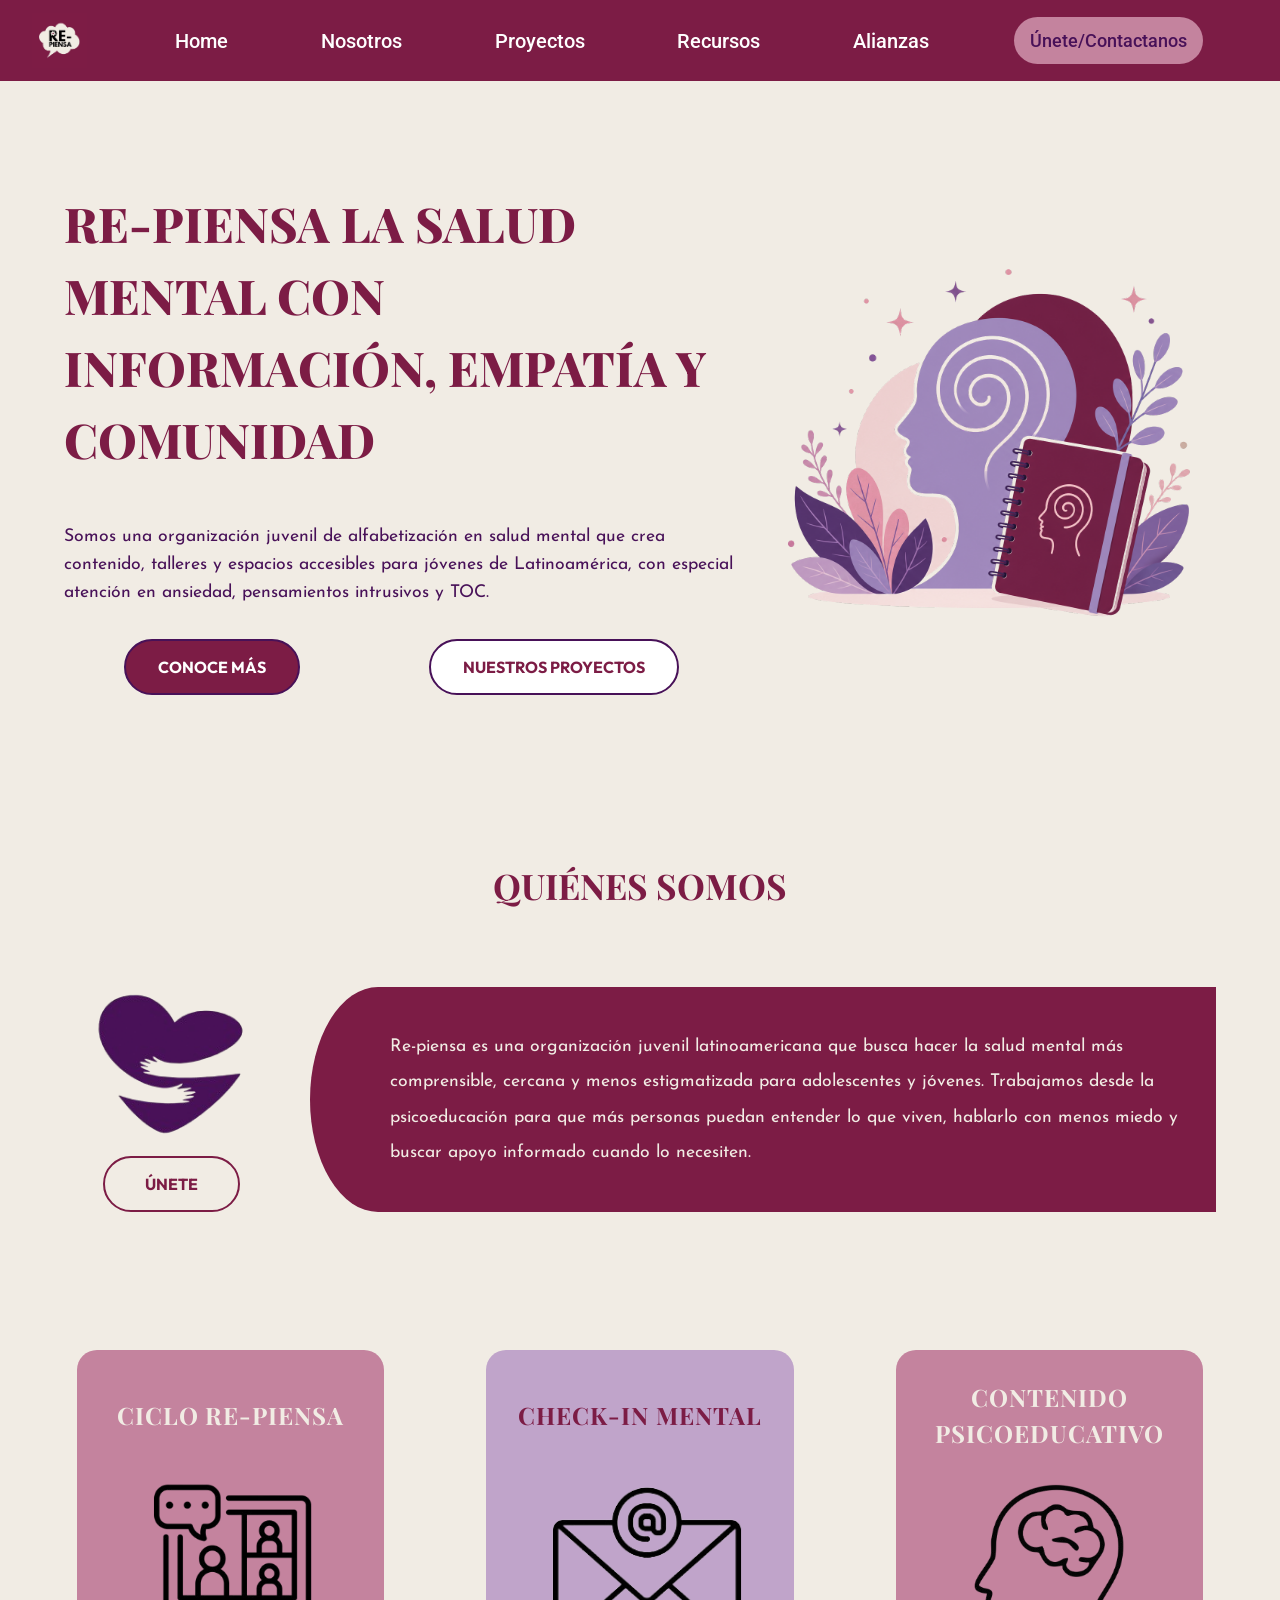
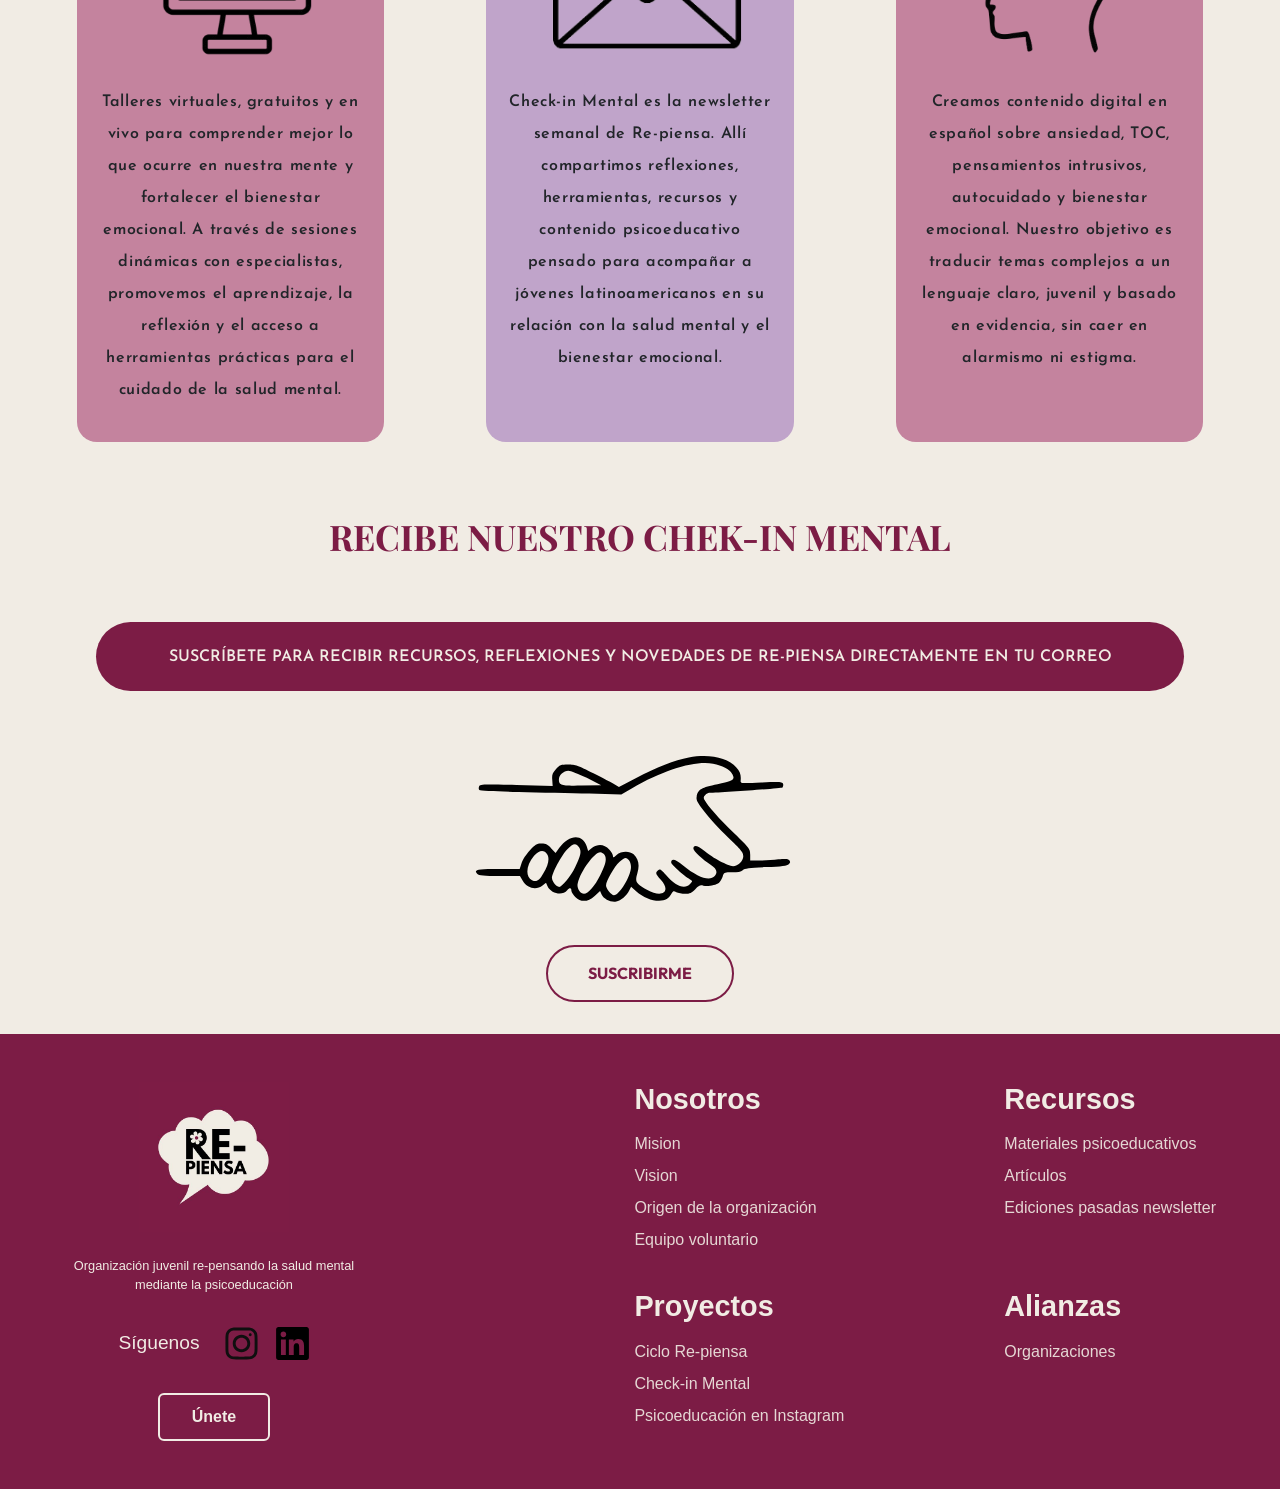
==== index.html @ 357bb579 "Seccion Alianzas casi terminada" ====
<!doctype html>
<html lang="en">
  <head>
    <meta charset="UTF-8" />
    <meta name="viewport" content="width=device-width, initial-scale=1.0" />
    <title>Re-piensa</title>

    <!-- Fonts -->
    <link rel="preconnect" href="https://fonts.googleapis.com" />
    <link rel="preconnect" href="https://fonts.gstatic.com" crossorigin />
    <link href="https://fonts.googleapis.com/css2?family=Cinzel+Decorative:wght@400;700;900&family=Josefin+Sans:ital,wght@0,100..700;1,100..700&family=Merriweather:ital,opsz,wght@0,18..144,300..900;1,18..144,300..900&family=Outfit:wght@100..900&family=Playfair+Display:ital,wght@0,400..900;1,400..900&family=Roboto:ital,wght@0,100..900;1,100..900&family=Urbanist:ital,wght@0,100..900;1,100..900&display=swap" rel="stylesheet">
    
    <!-- Bootstrap CSS -->
    <link
      rel="stylesheet"
      href="https://cdn.jsdelivr.net/npm/bootstrap@5.3.8/dist/css/bootstrap.min.css"
    />

    <!-- Mis estilos -->
    <link rel="stylesheet" href="css/styles.css" />
    <link rel="preload" as="image" href="/assets/img/nosotros.svg" fetchpriority="high">

  </head>
  <body>
    <!-- Barra de navegación-->
    <nav class="navbar navbar-expand-xl bg-body-navbar">
      <div class="container-fluid">
        <!-- Logo (Izquierda)-->
        <a class="navbar-brand" href="#" id="logo-navbar">
          <img
            class="navbar-logo"
            src="/assets/img/logo_todo.jpg"
            alt="Logo de Re-piensa"
          />
        </a>

        <!-- Botón únete no pertenece al dropdown-->
        <div class="navbar-button">
          <a class="btn-unete" href="#">Únete/Contactanos</a>
        </div>

        <!-- Hamburger Toggler (A la derecha en celulares)-->
        <button
          class="navbar-toggler"
          type="button"
          data-bs-toggle="collapse"
          data-bs-target="#navbarNavDropdown"
          aria-controls="navbarNavDropdown"
          aria-expanded="false"
          aria-label="Toggle navigation"
        >
          <span class="navbar-toggler-icon"></span>
        </button>

        <!-- Menú Colapsable-->
        <div class="collapse navbar-collapse" id="navbarNavDropdown">
          <!-- Menú -->
          <ul class="navbar-nav" id="main-menu"></ul>
        </div>
      </div>
    </nav>

    <!-- Using SPA-->
    <main id="main-content"></main>

    <footer class="footer-site">
      <div class="footer-brand">
        <img class="footer-logo" src="/assets/img/logo_todo.jpg" alt="Re-Piensa logo" />
        <p class="footer-tagline">
          Organización juvenil re-pensando la salud mental mediante la
          psicoeducación
        </p>
        <div class="footer-follow">
          <span>Síguenos</span>
          <div class="social-icons">
            <a href="https://www.instagram.com/re_piensa/" target="_blank" aria-label="Instagram">
              <img src="assets/img/instagram.svg" alt="Instagram" />
            </a>
            <a href="https://www.linkedin.com/company/re-piensa/" target="_blank" aria-label="LinkedIn">
              <img src="assets/img/linkedin.svg" alt="LinkedIn" />
            </a>
          </div>
        </div>
        <a class="footer-btn" href="#">Únete</a>
      </div>

      <div class="footer-links">
        <div class="footer-col">
          <h4>Nosotros</h4>
          <ul>
            <li><a href="#" class="footer-anchor-link" data-route="pages/nosotros.html" data-target="mision">Mision</a></li>
            <li><a href="#" class="footer-anchor-link" data-route="pages/nosotros.html" data-target="vision">Vision</a></li>
            <li><a href="#" class="footer-anchor-link" data-route="pages/nosotros.html" data-target="origen">Origen de la organización</a></li>
            <li><a href="#" class="footer-anchor-link" data-route="pages/nosotros.html" data-target="equipo">Equipo voluntario</a></li>
          </ul>
        </div>

        <div class="footer-col">
          <h4>Recursos</h4>
          <ul>
            <li><a href="#">Materiales psicoeducativos</a></li>
            <li><a href="#">Artículos</a></li>
            <li><a href="#">Ediciones pasadas newsletter</a></li>
          </ul>
        </div>

        <div class="footer-col">
            <h4>Proyectos</h4>
            <ul>
                <li><a href="#">Ciclo Re-piensa</a></li>
                <li><a href="#">Check-in Mental</a></li>
                <li><a href="#">Psicoeducación en Instagram</a></li>
            </ul>
        </div>

        <div class="footer-col">
            <h4>Alianzas</h4>
            <ul>
                <li><a href="#" class="footer-anchor-link" data-route="pages/alianzas.html" data-target="organizaciones">Organizaciones</a></li>
            </ul>
        </div>
      </div>
    </footer>

    <!-- Bootstrap JS -->
    <script src="https://cdn.jsdelivr.net/npm/bootstrap@5.3.8/dist/js/bootstrap.bundle.min.js"></script>

    <!-- Mi JavaScript-->
    <script src="js/app.js" type="module"></script>
  </body>
</html>
---- css/styles.css ----
:root {
    --color-1: #F1ECE4;
    --color-2: #7c1c45;
    --color-3: #C4839E;
    --color-4: #C0A4CA;
    --color-5: #481158;
    --color-6: #AA6754;

    /*-----Fonts-----*/
    --font-navbar: 'Roboto', sans-serif;
    --font-heading: 'Playfair Display', serif;
    --font-text: 'Josefin Sans', sans-serif;
    --font-buttons: 'Outfit', sans-serif;
    --font-footer: 'League Spartan', sans-serif;
    --font-partner: 'Merriweather', sans-serif;
}

/* #region Navbar*/
.bg-body-navbar {
    background-color: var(--color-2);
}

.navbar-logo {
    width: 55px;
    height: auto;
}

/* ---------- Mobile View (Default) ---------- */

/* Centra el botón entre el logo y el toggler*/
.navbar-button {
    order: 2;
    margin: 0 auto;
}

/* Posiciona el toggler a la derecha */
.navbar-toggler {
    order: 3;
}

/* Fuerza al menú colapsado a bajar debajo de todo lo demás*/
.navbar-collapse {
    order: 4;
    width: 100%;
}

.nav-link {
    font-family: var(--font-navbar);
    font-size: 18px;
    font-weight: 500;
    text-align: center;
    color: white;
}

.btn-unete {
    font-family: var(--font-navbar);
    font-size: 18px;
    font-weight: 500;
    background-color: var(--color-3);
    padding: 0.8rem 1rem;
    border-radius: 999px;
    color: var(--color-5);
    text-decoration: none;
}

/* ---------- Desktop ---------- */

@media (min-width: 1200px) 
{

    .navbar-button {
        order: 3;
    }

    /* Resetear el menu a la posición media */
    .navbar-collapse {
        order: 2;
    }
    

    .bg-body-navbar .container-fluid 
    {
        padding-inline: 2rem 6vw;
    }

    #main-menu
    {
        gap: 6vw;
        margin-left: 5vw;
    }

    .navbar-nav .nav-link
    {
        font-size: 20px;
        font-weight: 500;
        color: white;
        text-transform: capitalize;
    }

    .navbar-nav .nav-link.active
    {
        font-size: 20px;
        color: var(--color-3);
        font-weight: bold;
        text-transform: uppercase;
    }
}

#main-content {
    background-color: var(--color-1);
}
/* #endregion */

/*-------------- Landing Page --------------*/

/* #region Hero Section */
#hero-section {
    background-color: var(--color-1);
    display: flex;
    flex-direction: row;
    justify-content: space-evenly;
    align-items: center;
    padding: 5rem 5%;    
    gap: 2rem;
    min-height: 80vh; /*Ocupa el 80% del viewport*/
}

/* Lado izquierdo toma el 40% menos el gap*/
#hero-section .hero-image {
    flex: 0 0 calc(40% - 1rem);
    display: flex;  
    justify-content: center;
}

#hero-section .hero-image img {
    max-width: 100%;
    height: auto;
}

/* Lado derecho tome el 60% menos el gap*/
#hero-section .hero-content {
    flex: 0 0 calc(60% - 1rem);
}

#hero-section .hero-content .hero-title {
    font-family: var(--font-heading);
    color: var(--color-2);
    font-size: 3rem;
    font-weight: 800;
    text-transform: uppercase;
    line-height: 1.5;
    letter-spacing: 4%;
    margin-bottom: 3rem;
}

#hero-section .hero-content .hero-description {
    font-family: var(--font-text);
    color: var(--color-5);
    font-size: 1.1rem;
    line-height: 1.6;
    letter-spacing: 4%;
    margin-bottom: 2rem;
}

#hero-section .hero-content .hero-buttons {
    display: flex;
    flex-direction: row;
    gap: 0.5rem;
    justify-content: space-around;
    align-items: center;
}

#hero-section .hero-content .hero-buttons .btn {
    padding: 0.88rem 2rem;
    border-radius: 50px;
    border: 2px solid var(--color-5);
    font-family: var(--font-buttons);
    font-size: 1rem;
    font-weight: 700;
    letter-spacing: 10%;
    text-transform: uppercase;
    transition: all 1s ease;
}

#hero-section .hero-content .hero-buttons .btn-primary,
#hero-section .hero-content .hero-buttons .btn-secondary:hover {
    background-color: var(--color-2);
    color: white;
}

#hero-section .hero-content .hero-buttons .btn-secondary,
#hero-section .hero-content .hero-buttons .btn-primary:hover {
    background-color: white;
    color: var(--color-2);
}

/* Ajuste para vista en movil */
@media (max-width: 991px) {
    
    #hero-section {
        display: grid;
        grid-template-columns: 1fr;
        text-align: center;
        padding: 3rem 2rem;
        gap: 0;
    }

    #hero-section .hero-content {
        display: contents;
    }

    /* Reordernar el contenido */
    #hero-section .hero-content .hero-title {
        grid-row: 1;
        margin-bottom: 2rem;
        font-size: 2rem;
    }

    #hero-section .hero-content .hero-description {
        grid-row: 2;
        margin-bottom: 2rem;
        font-size: 0.8rem;
    }

    #hero-section .hero-image img{
        grid-row: 3;
        width: 75%;
        margin: 0 auto 1.5rem auto;     
    }

    #hero-section .hero-content .hero-buttons {
        grid-row: 4;
        justify-content: center ;
        flex-wrap: wrap;
        gap: 1.2rem;
        margin-top: 0;
    }

    #hero-section .hero-content .hero-buttons .btn {
        padding: 0.75rem 1.5rem;
        font-size: 0.8rem;
    }
}
/* #endregion */

/* #region About Us Section */
#about-us-section {
    height: auto;
    padding: 4rem 5%;
    display: flex;
    flex-direction: column;
    text-align: center;
}

#about-us-section .about-us-title {
    font-family: var(--font-heading);
    font-size: 2.2rem;
    font-weight: 700;
    color: var(--color-2);
    text-transform: uppercase;
    margin-bottom: 5rem;
}

#about-us-section .about-us-content {
    display: flex;
    flex-direction: row;
    gap: 2rem;
}

#about-us-section .about-us-content .left {
    flex: 0 0 calc(20% - 1rem);
    display: flex;
    flex-direction: column;
    align-items: center;
    gap: 1rem;
}

#about-us-section .about-us-content .left img {
    width: 75%;
    height: auto;
    transition: transform 0.5s ease-in;
}

#about-us-section .about-us-content .left img:hover {
    transform: scale(1.1);
}

#about-us-section .about-us-content .right {
    display: flex;
    align-items: center;
    background-color: var(--color-2);
    flex: 0 0 calc(80% - 1rem);
    padding: 1.5rem 2rem 1.5rem 5rem;
    margin: 0;
    border-radius: 15% / 100%;  
    border-top-right-radius: 0;
    border-bottom-right-radius: 0;

    text-align: left;
    font-family: var(--font-text);
    font-size: 1.1rem;
    font-weight: 400;
    color: var(--color-1);
    letter-spacing: 10%;
    line-height: 2;
}

#about-us-section .about-us-content .right p {
    margin-bottom: 0;
}

#about-us-section #join-btn {
    font-family: var(--font-buttons);
    font-weight: 700;
    letter-spacing: 10%;
    color: var(--color-2);
    padding: 0.88rem 2.5rem;
    border-radius: 50px;
    border: 2px var(--color-2) solid;
    text-transform: uppercase;
    text-decoration: none;
}

@media (max-width: 991px) {
    
    #about-us-section {
        padding: 0 2rem 2rem;
        gap: 0;
    }

    #about-us-section .about-us-title {
        margin-bottom: 2rem;
        font-size: 1.5rem;
    }
 
    #about-us-section .about-us-content {
        flex-direction: column;
    }

    #about-us-section .about-us-content .right {
        order: -1;
        padding: 1.5rem 1.5rem;
        text-align: center;
        font-size: 0.8rem;
        border-radius: 50px;
    }

    #about-us-section .about-us-content .left img{
        width: 40%;
        max-width: 200px;
        height: auto;
    }
}

/* #endregion */

/* #region Project Section */
#project-section {
    background-color: var(--color-1);
    height: auto;
    padding: 4rem 2%;
    display: flex;
    flex-direction: row;
    flex-wrap: nowrap;
    justify-content: space-around;
}

#project-section .project {
    width: 22.5%;
    margin: 10px 60px;
    border-radius: 20px;
    padding: 5px;
    display: flex;
    flex-direction: column;
    align-items: center;
}

.project-section-title {
    margin-top: 20px;
    height: 80px;
    color: var(--color-1);
    font-family: var(--font-heading);
    font-size: x-large;
    font-weight: bolder;
    text-transform: uppercase;
    display: flex;
    align-items: center;
    justify-content: center;
    text-align: center;
    letter-spacing: 0.04em;
}

#project-section .project img {
    height: 200px;
}

#project-section .project-description {
    font-family: var(--font-text);
    text-align: center;
    padding: 15px;
    letter-spacing: 0.04em;
    font-weight: 600;
    line-height: 200%;
}

#project-section .project1,
#project-section .project3 {
    background-color: var(--color-3);
}

#project-section .project2 {
    background-color: var(--color-4);
}

#project-section .project .middle-title {
    color: var(--color-2);
} 


/* Los tres cardes siempre deben estar alineados*/
@media (min-width: 992px) and (max-width: 1436px) {    
    
    
    #project-section .project {
        width: 25%;
        margin-left: 0;
        margin-right: 0;
    }
}

@media (max-width: 991px) {
    
    #project-section {
        flex-direction: column;
        align-items: center;
        gap: 2rem;
    }

    #project-section .project-section-title {
        font-size: 1.4rem;
    }

    #project-section .project {
        margin: 0;
        width: 75%;
        max-width: 350px;
    }

    #project-section .project img {
        height: 150px;
    }

    #project-section .project-description {
        font-size: 0.8rem;
    }

}
/* #endregion */

/* #region Newsletter Section */
#newsletter-section {
    display: flex;
    flex-direction: column;
    align-items: center;
    text-align: center;
}

#newsletter-section .newsletter-section-title {
    font-family: var(--font-heading);
    font-size: 2.2rem;
    font-weight: 700;
    color: var(--color-2);
    text-transform: uppercase;
    margin-bottom: 4rem;
}

#newsletter-section .newsletter-section-message {
    background-color: var(--color-2);
    padding: 1.4rem;
    color: var(--color-1);
    display: flex;
    justify-content: center;
    align-items: center;
    width: 85%;
    border-radius: 50px;
    margin-bottom: 1rem;
}

#newsletter-section .newsletter-section-message p {
    font-family: var(--font-text);
    font-size: 1rem;
    font-weight: 600;
    text-transform: uppercase;
    letter-spacing: 10%;
    margin-bottom: 0;
}

#newsletter-section img {
    width: 30%;
}

#newsletter-section a {
    font-family: var(--font-buttons);
    font-weight: 700;
    letter-spacing: 10%;
    color: var(--color-2);
    padding: 0.88rem 2.5rem;
    border-radius: 50px;
    border: 2px var(--color-2) solid;
    text-transform: uppercase;
    text-decoration: none;
    margin-bottom: 2rem;
}

@media (max-width: 991px) {

    #newsletter-section {
        text-align: center;
    }

    #newsletter-section .newsletter-section-title {
        font-size: 1.5rem;
        margin-bottom: 2rem;
        padding-inline: 1rem;
    }

    #newsletter-section .newsletter-section-message p {
        padding: 0.4 rem;
        font-size: 0.8rem;
        font-weight: 500;
        text-transform: none;
    }

    #newsletter-section img {
        height: 140px;
        width: auto;
        margin-bottom: 1rem;
    }   
}
/* #endregion */

/* #region Footer */

.footer-site {
    background-color: var(--color-2);
    color: var(--color-1);
    padding: 3rem 4rem;
    display: flex;
    flex-wrap: wrap;
    justify-content: space-between;
    font-family: var(--font-footer);
}

.footer-site .footer-brand {
    display: flex;
    flex-direction: column;
    align-items: center;
    text-align: center;
    max-width: 300px;
}

.footer-site .footer-brand .footer-logo {
    width:  clamp(50px, 20vw, 150px);
    height: auto;
    margin-bottom: 1.5rem;
}

.footer-site .footer-brand .footer-tagline {
    font-size: 0.8rem;
    line-height: 1.5;
    letter-spacing: 5%;
    margin-bottom: 2rem;
}

.footer-site .footer-brand .footer-follow {
    display: flex;
    align-items: center;
    gap: 1.5rem;
    margin-bottom: 2rem;
    font-weight: 500;
    font-size: 1.2rem;
}

.footer-site .footer-brand .footer-follow .social-icons {
    display: flex;
    gap: 1rem;
}

.footer-site .footer-brand .footer-follow .social-icons img {
    width: 35px;
    height: auto;
}

.footer-site .footer-brand .footer-btn {
    border: 2px solid var(--color-1);
    color: var(--color-1);
    padding: 10px 32px;
    border-radius: 6px;
    font-size: 1rem;
    font-weight: 600;
    text-decoration: none;
}

.footer-site .footer-links {
    display: grid;
    grid-template-columns: repeat(2, auto);
    grid-template-rows: auto auto;
    column-gap: 10rem;
    row-gap: 1.5rem;
}

.footer-site .footer-links .footer-col h4 {
    font-size: 1.8rem;
    font-weight: 700;
    margin: 0 0 1rem;
}

.footer-site .footer-links .footer-col ul {
    list-style: none;
    margin: 0;
    padding: 0;
}

.footer-site .footer-links .footer-col li {
    margin-bottom: 0.5rem;
}

.footer-site .footer-links .footer-col a {
    color: var(--color-1);
    text-decoration: none;
    font-size: 1rem;
    font-weight: 500;
    opacity: 0.90;
}

.footer-site .footer-links .footer-col a:hover {
    text-decoration: underline;
}

@media (max-width: 991px) {

    .footer-site {
        flex-direction: column;
        align-items: center;
        text-align: center;
        gap: 4rem;
    }

    .footer-site .footer-links {
        gap: 2.5rem;
    }

    .footer-site .footer-links .footer-col h4 {
        font-size: 1.5rem;
    }

    .footer-site .footer-links .footer-col a {
        font-size: 0.8rem;
    }
}

/* #endregion */

/*-------------- Nosotros --------------*/

/* #region Banner Section*/
/* TODO FIX BANNER ON SMALLER SCREEN*/
.nosotros-banner {
    position: relative;
    background-color: var(--color-2);
    height: clamp(320px, 55vw, 620px);
    overflow: hidden; /* so cropped image doesn't spill out */
}

.nosotros-banner img {
    width: 100%;
    height: 100%;
    object-fit: cover;
    display: block;
}

.nosotros-banner h1 {
    position: absolute;
    top: 50%;
    left: 50%;
    transform: translate(-50%, -60%);
    margin: 0;
    white-space: nowrap;
    
    font-family: var(--font-heading);
    font-size: clamp(1.5rem, 5vw, 5rem);
    font-weight: 600;
    letter-spacing: 2%;
    text-transform: uppercase;
    text-align: center;
    color: white;
}

@media (max-width: 991px) {

}
/* #endregion*/

/* #region Mision-Vision Section*/
.mision-vision-section {
    display: flex;
    flex-direction: row;
    justify-content: space-evenly;
    flex-wrap: nowrap;
    padding: 4rem 5%;
}

.mision-vision-section .mision,
.mision-vision-section .vision {
    text-align: center;
    display: flex;
    flex-direction: column;
    gap: 2rem;
    width: 100%;
    max-width: 350px;
}
.mision-vision-section .mision h2,
.mision-vision-section .vision h2 {
    font-family: var(--font-heading);
    font-weight: 700;
    font-size: clamp(1.5rem, 3vw, 2rem);
    text-transform: uppercase;
    color: var(--color-2);
    letter-spacing: 0.02em;
}
.mision-vision-section .content {
    background-color: rgb(124, 28, 69, 0.8);
    color: var(--color-1);
    font-family: var(--font-text);
    font-weight: 400;
    font-size: clamp(0.9rem, 2vw, 1.2rem);
    letter-spacing: 0.04em;
    line-height: 2;
    padding: clamp(1.5rem, 4vw, 2.5rem) clamp(1.25rem, 3vw, 2rem);    
    border-radius: 20px;
    flex: 1; /* Grow to fill the column*/
    display: flex; 
    align-items: center;
}

@media (max-width: 991px) {
    
    .mision-vision-section {
        flex-direction: column;   
        align-items: center;
        gap: 3rem;
    }

    .mision-vision-section .mision,
    .mision-vision-section .vision {
        width: 90%;
    }
} 
/* #endregion */

/* #region Origen Section*/
.origen-section {
    display: flex;
    justify-content: space-around;
    align-items: center;
    padding: 4rem 5%;
    flex-wrap: wrap;
}

.origen-section .origen-shape {
    position: relative; 
    flex-shrink: 0;
    width: clamp(260px, 28vw, 340px);
    aspect-ratio: 1 / 1;
    display: flex;
    align-items: center;
    justify-content: center;
    padding: 4rem;
}   

.origen-section .origen-shape .origen-shape-svg {
    position: absolute;
    inset: 0;
    width: 100%;
    height: 100%;
    z-index: 0;
}

.origen-section .origen-shape h2 {
    position: relative;
    z-index: 1;
    font-family: var(--font-heading);
    font-weight: 700;
    font-size: clamp(1.5rem, 3vw, 1.8rem);
    text-transform: uppercase;
    letter-spacing: 0.04em;
    text-align: center;
    line-height: 2;
    margin: 0;
}

.origen-section .origen-text {
    flex: 1;
    min-width: 280px;
    max-width: 560px;
    font-family: var(--font-text);
    font-weight: 500;
    font-size: clamp(0.9rem, 2vw, 1.2rem);
    line-height: 2;
    letter-spacing: 0.02em;
    text-align: center;
}

@media (max-width: 991px) {
    
    .origen-section {
        flex-direction: column;
        gap: 2.5rem;
        padding: 0rem 6%;
    }

    .origen-section .origen-text {
        margin-bottom: 2rem;
    }
} 
/* #endregion */

/* #region Fundadora Section*/
.fundadora-section {
    display: flex;
    align-items: center;
    gap: clamp(2rem, 5vw, 4rem);
    background-color: var(--color-2);
    color: var(--color-1);
    padding: clamp(2.5rem, 6vw, 4rem) 6%;
}

.fundadora-section .fundadora-text {
    flex: 1 1 55%;
    display: flex;
    flex-direction: column;
    gap: 1.75rem;
}

.fundadora-section .fundadora-text p{
    margin: 0;
    font-family: var(--font-text);
    font-size: clamp(0.9rem, 1.6vw, 1.1rem);
    font-weight: 400;
    letter-spacing: 0.04em;
    line-height: 2;
}
.fundadora-section .fundadora-signature {
    font-weight: 700 !important;
}

.fundadora-photo {
    flex: 1 1 35%;
    max-width: 380px;
}

.fundadora-photo img {
    width: 100%;
    height: auto;
    aspect-ratio: 4 / 5;
    object-fit: cover;
    border-radius: 20px;
    display: block;
    box-shadow: 0 10px 30px rgba(0,0,0,0.25)
}

@media (max-width: 991px) {

    .fundadora-section {
        flex-direction: column;
        text-align: center;
    }

    .fundadora-photo {
        max-width: 320px;
    }
}
/* #endregion */

/* #region Equipo Voluntario Section*/

.equipo-section {
    text-align: center;
    padding: clamp(3rem, 6vw, 5rem) 4%;
}

.equipo-section h2 {
    font-family: var(--font-heading);
    font-weight: 700;
    font-size: clamp(1.5rem, 3vw, 2rem);
    text-transform: uppercase;
    color: var(--color-2);
    letter-spacing: 0.02em;
    margin-bottom: 2rem;
}

.equipo-section .equipo-subtitle {
    font-family: var(--font-text);
    font-size: clamp(0.9rem, 2vw, 1.2rem);
    font-weight: 500;
    letter-spacing: 0.02em;
    margin-bottom: 2rem;
}

.equipo-section .equipo-accordion {
    max-width: 700px;
    margin: 0 auto;
    overflow: hidden;
}

.equipo-section .equipo-accordion .accordion-item {
    border: none;
}

.equipo-section .equipo-accordion .accordion-item:nth-child(odd) .accordion-button {
    background-color: var(--color-4);
}

.equipo-section .equipo-accordion .accordion-item:nth-child(even) .accordion-button {
    background-color: var(--color-3);
}

.equipo-section .equipo-accordion .accordion-button {
    position: relative;
    justify-content: center;
    text-align: center;
    font-family: var(--font-text);
    font-weight: 650;
    font-size: clamp(0.9rem, 1.6vw, 1.2rem);
    box-shadow: none;
    padding: 1.5rem;
}

.equipo-accordion .accordion-button::after {
    position: absolute;
    right: clamp(1rem, 3vw, 2rem);
    top: 50%;
    transform: translateY(-50%);
    margin: 0;
}

.equipo-accordion .accordion-button:not(.collapsed)::after {
    transform: translateY(-50%) rotate(-180deg);
}

.equipo-section .equipo-accordion .accordion-button:not(.collapsed) {
    color: black;
    background-color: inherit;
}

.equipo-section .equipo-accordion .accordion-body {
    background-color: white;
    padding: 1.25rem 2rem;
    font-family: var(--font-text);
    font-size: clamp(0.85rem, 1.5vw, 1rem);
    line-height: 1.5;
}

.equipo-section .equipo-accordion .accordion-body p {
    margin-bottom: 0;
}
/* #endregion */

/*-------------- Alianzas --------------*/

/* #region Alianzas */
.aliados {
  padding: clamp(2rem, 5vw, 4rem) clamp(1rem, 6vw, 3rem);
  text-align: center;
}

.aliados-intro {
    font-family: var(--font-text);
    font-size: clamp(1rem, 1.5vw, 1.15rem);
    font-weight: 700;
    max-width: 75vw;
    margin: 0 auto clamp(2rem, 4vw, 3rem);
    letter-spacing: 0.04em;
    line-height: 2;
}

.aliados-grid {
    display: flex;
    flex-direction: column;
    gap: clamp(1.5rem, 4vw, 3rem);
}

.aliados-row {
    display: flex;
    flex-direction: row;
    flex-wrap: wrap;
    justify-content: center;
    gap: clamp(1.5rem, 4vw, 3rem) clamp(2rem, 5vw, 4rem);
}

.aliado-item {
    display: flex;
    flex-direction: column;
    align-items: center;
    width: clamp(200px, 20vw, 300px);
}

.aliado-logo {
    width: clamp(150px, 15vw, 200px);
    height: clamp(150px, 15vw, 200px);
    border-radius: 50%;
    object-fit: cover;
    box-shadow: 0 4px 12px rgba(0, 0, 0, 0.40);
    margin-bottom: 0.75rem;
}

.aliado-name {
    font-family: var(--font-partner);
    font-size: clamp(1rem, 1.3vw, 1.2rem);
    font-weight: 800;
    letter-spacing: 0.02em;
    color: var(--color-2);
    margin: 0;
}

@media (max-width: 991px) {
    .aliado-item {
        width: clamp(140px, 32vw, 180px);
    }
}

@media (max-width: 576px) {
    .aliados-grid {
        gap: 4rem;
    }
    
    .aliados-row {
        flex-direction: column;
        align-items: center;
        gap: 4rem;
    }

    .aliado-item {
        width: clamp(150px, 45vw, 180px);
    }
}
/* #endregion*/

/*END*/
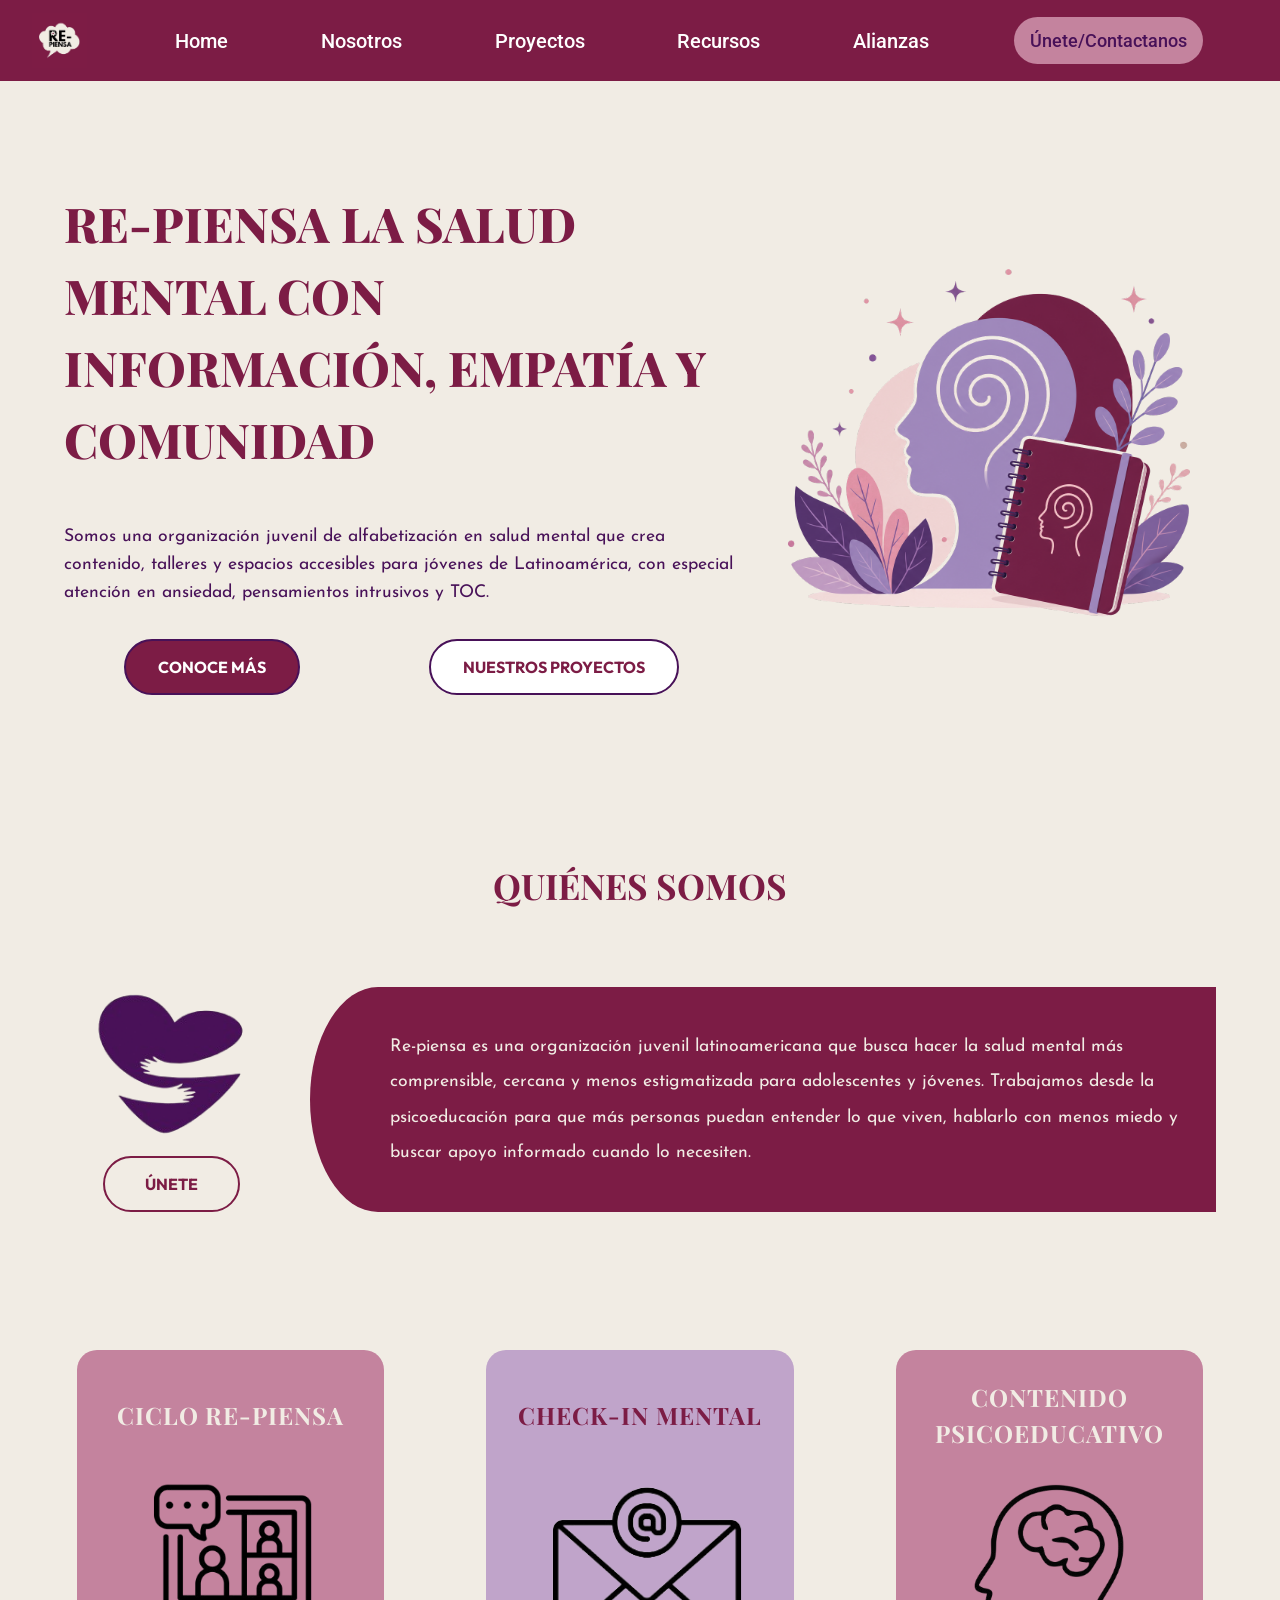
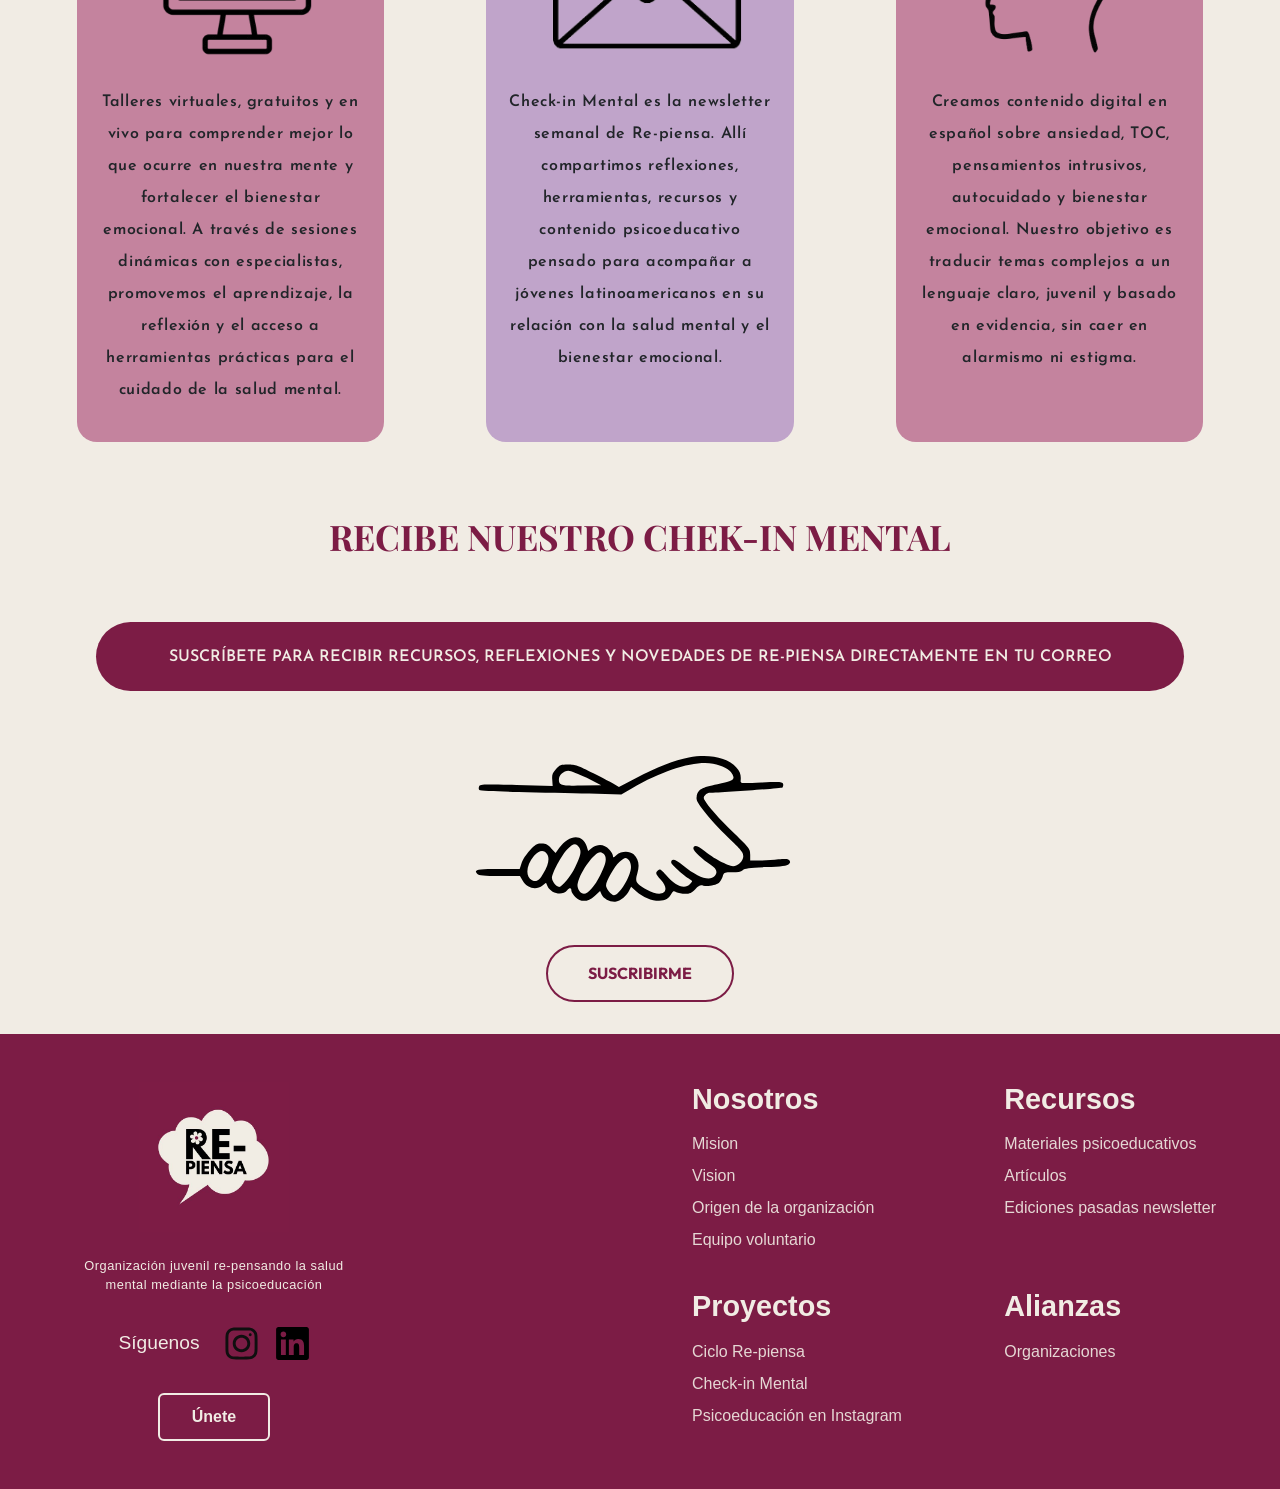
==== commit 8d10d927: "Imagenes corregidas y html de recursos por empezar" ====
--- a/index.html
+++ b/index.html
@@ -18,20 +18,15 @@
 
     <!-- Mis estilos -->
     <link rel="stylesheet" href="css/styles.css" />
-    <link rel="preload" as="image" href="/assets/img/nosotros.svg" fetchpriority="high">
 
   </head>
   <body>
-    <!-- Barra de navegación-->
+    <!-- Barra de navegación -->
     <nav class="navbar navbar-expand-xl bg-body-navbar">
       <div class="container-fluid">
         <!-- Logo (Izquierda)-->
         <a class="navbar-brand" href="#" id="logo-navbar">
-          <img
-            class="navbar-logo"
-            src="/assets/img/logo_todo.jpg"
-            alt="Logo de Re-piensa"
-          />
+          <img class="navbar-logo" src="assets/icons/repiensa_logo.jpg" alt="Logo de Re-piensa"/>
         </a>
 
         <!-- Botón únete no pertenece al dropdown-->
@@ -62,10 +57,11 @@
 
     <!-- Using SPA-->
     <main id="main-content"></main>
-
+    
+    <!-- Pie de página -->
     <footer class="footer-site">
       <div class="footer-brand">
-        <img class="footer-logo" src="/assets/img/logo_todo.jpg" alt="Re-Piensa logo" />
+        <img class="footer-logo" src="assets/icons/repiensa_logo.jpg" alt="Re-Piensa logo" />
         <p class="footer-tagline">
           Organización juvenil re-pensando la salud mental mediante la
           psicoeducación
@@ -74,10 +70,10 @@
           <span>Síguenos</span>
           <div class="social-icons">
             <a href="https://www.instagram.com/re_piensa/" target="_blank" aria-label="Instagram">
-              <img src="assets/img/instagram.svg" alt="Instagram" />
+              <img src="assets/icons/instagram.svg" alt="Instagram" />
             </a>
             <a href="https://www.linkedin.com/company/re-piensa/" target="_blank" aria-label="LinkedIn">
-              <img src="assets/img/linkedin.svg" alt="LinkedIn" />
+              <img src="assets/icons/linkedin.svg" alt="LinkedIn" />
             </a>
           </div>
         </div>
@@ -107,9 +103,9 @@
         <div class="footer-col">
             <h4>Proyectos</h4>
             <ul>
-                <li><a href="#">Ciclo Re-piensa</a></li>
-                <li><a href="#">Check-in Mental</a></li>
-                <li><a href="#">Psicoeducación en Instagram</a></li>
+                <li><a href="#" class="footer-anchor-link" data-route="pages/proyectos.html" data-target="ciclo-repiensa">Ciclo Re-piensa</a></li>
+                <li><a href="#" class="footer-anchor-link" data-route="pages/proyectos.html" data-target="checkin-mental">Check-in Mental</a></li>
+                <li><a href="#" class="footer-anchor-link" data-route="pages/proyectos.html" data-target="instagram-psico">Psicoeducación en Instagram</a></li>
             </ul>
         </div>
 
--- a/css/styles.css
+++ b/css/styles.css
@@ -13,6 +13,11 @@
     --font-buttons: 'Outfit', sans-serif;
     --font-footer: 'League Spartan', sans-serif;
     --font-partner: 'Merriweather', sans-serif;
+    --font-form: 'Merriweather', sans-serif;
+}
+
+#main-content {
+    background-color: var(--color-1);
 }
 
 /* #region Navbar*/
@@ -105,10 +110,6 @@
         text-transform: uppercase;
     }
 }
-
-#main-content {
-    background-color: var(--color-1);
-}
 /* #endregion */
 
 /*-------------- Landing Page --------------*/
@@ -540,11 +541,10 @@
 /* #endregion */
 
 /* #region Footer */
-
 .footer-site {
     background-color: var(--color-2);
     color: var(--color-1);
-    padding: 3rem 4rem;
+    padding: clamp(2rem, 4vw, 3rem) clamp(1.5rem, 5vw, 4rem);
     display: flex;
     flex-wrap: wrap;
     justify-content: space-between;
@@ -560,15 +560,15 @@
 }
 
 .footer-site .footer-brand .footer-logo {
-    width:  clamp(50px, 20vw, 150px);
+    width: clamp(50px, 20vw, 150px);
     height: auto;
     margin-bottom: 1.5rem;
 }
 
 .footer-site .footer-brand .footer-tagline {
-    font-size: 0.8rem;
+    font-size: clamp(0.8rem, 1vw, 0.9rem);
     line-height: 1.5;
-    letter-spacing: 5%;
+    letter-spacing: 0.04em;
     margin-bottom: 2rem;
 }
 
@@ -577,8 +577,8 @@
     align-items: center;
     gap: 1.5rem;
     margin-bottom: 2rem;
+    font-size: clamp(1.05rem, 1.6vw, 1.2rem);
     font-weight: 500;
-    font-size: 1.2rem;
 }
 
 .footer-site .footer-brand .footer-follow .social-icons {
@@ -596,7 +596,7 @@
     color: var(--color-1);
     padding: 10px 32px;
     border-radius: 6px;
-    font-size: 1rem;
+    font-size: clamp(0.9rem, 1.3vw, 1rem);
     font-weight: 600;
     text-decoration: none;
 }
@@ -605,12 +605,12 @@
     display: grid;
     grid-template-columns: repeat(2, auto);
     grid-template-rows: auto auto;
-    column-gap: 10rem;
+    column-gap: clamp(2.5rem, 8vw, 10rem);
     row-gap: 1.5rem;
 }
 
 .footer-site .footer-links .footer-col h4 {
-    font-size: 1.8rem;
+    font-size: clamp(1.5rem, 2.4vw, 1.8rem);
     font-weight: 700;
     margin: 0 0 1rem;
 }
@@ -628,7 +628,7 @@
 .footer-site .footer-links .footer-col a {
     color: var(--color-1);
     text-decoration: none;
-    font-size: 1rem;
+    font-size: clamp(0.8rem, 1.3vw, 1rem);
     font-weight: 500;
     opacity: 0.90;
 }
@@ -649,14 +649,6 @@
     .footer-site .footer-links {
         gap: 2.5rem;
     }
-
-    .footer-site .footer-links .footer-col h4 {
-        font-size: 1.5rem;
-    }
-
-    .footer-site .footer-links .footer-col a {
-        font-size: 0.8rem;
-    }
 }
 
 /* #endregion */
@@ -664,7 +656,6 @@
 /*-------------- Nosotros --------------*/
 
 /* #region Banner Section*/
-/* TODO FIX BANNER ON SMALLER SCREEN*/
 .nosotros-banner {
     position: relative;
     background-color: var(--color-2);
@@ -673,7 +664,7 @@
 }
 
 .nosotros-banner img {
-    width: 100%;
+    width: 100%;    
     height: 100%;
     object-fit: cover;
     display: block;
@@ -697,7 +688,15 @@
 }
 
 @media (max-width: 991px) {
-
+    .nosotros-banner {
+        height: auto;
+        aspect-ratio: 4 / 5;
+    }
+
+    .nosotros-banner h1 {
+        white-space: normal;
+        width: 90%;
+    }
 }
 /* #endregion*/
 
@@ -883,7 +882,6 @@
 /* #endregion */
 
 /* #region Equipo Voluntario Section*/
-
 .equipo-section {
     text-align: center;
     padding: clamp(3rem, 6vw, 5rem) 4%;
@@ -966,12 +964,408 @@
 }
 /* #endregion */
 
+/*-------------- Proyectos --------------*/
+
+/* #region ciclo-repiensa section */
+.ciclo-repiensa {
+    padding: clamp(2rem, 5vw, 3.5rem) clamp(1.25rem, 5vw, 3rem);
+}
+
+.ciclo-repiensa .ciclo-inner {
+    max-width: 1100px;
+    margin: 0 auto;
+    display: grid;
+    grid-template-columns: 1fr 1fr;
+    gap: clamp(1.5rem, 4vw, 3rem);
+    align-items: start;
+}
+
+.ciclo-repiensa .ciclo-title {
+    font-family: var(--font-heading);
+    font-weight: 700;
+    color: var(--color-2);
+    font-size: clamp(1.5rem, 2.6vw, 2.1rem);
+    letter-spacing: 0.02em;
+    margin: 0 0 1rem;
+    text-transform: uppercase;
+}
+
+.ciclo-repiensa .ciclo-copy {
+    text-align: center;
+}
+
+.ciclo-repiensa .ciclo-checklist {
+    list-style: none;
+    margin: 0;
+    padding: 0;
+    display: flex;
+    flex-direction: column;
+    gap: clamp(1rem, 2.5vw, 1.5rem);
+}
+
+.ciclo-repiensa .ciclo-checklist li {
+    display: flex;
+    align-items: flex-start;
+    gap: 0.85rem;
+}
+
+.ciclo-repiensa .ciclo-desc {
+    font-size: clamp(0.95rem, 1.4vw, 1.05rem);
+    font-weight: 500;
+    line-height: 1.6;
+    letter-spacing: 0.02em;
+    margin: 0;
+}
+
+.ciclo-repiensa .check-icon {
+    flex: 0 0 auto;
+    width: clamp(1.4rem, 2.2vw, 1.6rem);
+    height: clamp(1.4rem, 2.2vw, 1.6rem);
+    display: block;
+}
+
+.ciclo-repiensa .check-text {
+    font-weight: 500;
+    font-size: clamp(0.90rem, 1.4vw, 1rem);
+    line-height: 1.4;
+}
+@media (max-width: 991px) {
+    .ciclo-repiensa .ciclo-inner {
+        grid-template-columns: 1fr;
+    }
+
+    .ciclo-repiensa .ciclo-copy {
+        text-align: center;
+    }
+
+    .ciclo-repiensa .ciclo-checklist {
+        width: fit-content;
+        margin: 0 auto;
+    }
+}
+
+@media (max-width: 576px) {
+    .ciclo-repiensa .ciclo-checklist {
+        width: auto;
+        margin: 0;
+    }
+}
+/*  #endregion */
+
+/* #region talleres-showcase section */
+.talleres-showcase {
+    padding: clamp(2rem, 5vw, 3.5rem) 0;
+}
+
+.talleres-showcase .talleres-container {
+    max-width: 1100px;
+    margin: 0 auto;
+    padding: 0 clamp(1.25rem, 5vw, 3rem);
+}
+
+.talleres-showcase .talleres-heading {
+    grid-area: subtitle;
+    color: var(--color-5);
+    font-weight: 700;
+    font-size: clamp(1rem, 1.6vw, 1.15rem);
+    text-transform: uppercase;
+    text-align: center;
+    line-height: 1.8;
+    margin: 0;
+    text-decoration: underline dotted;
+    text-decoration-thickness: 4px;
+    text-underline-offset: 4px;
+}
+
+.talleres-showcase .coverflow-wrap {
+    position: relative;
+    display: flex;
+    align-items: center;
+    gap: 0.5rem;
+}
+
+.talleres-showcase .talleres-coverflow {
+    --slide-w: clamp(150px, 26vw, 260px);
+    flex: 1 1 auto;
+    display: flex;
+    overflow-x: auto;
+    overflow-y: visible;
+    scroll-snap-type: x mandatory;
+    scroll-behavior: smooth;
+    gap: clamp(0.5rem, 2vw, 1.25rem);
+    padding: 2.5rem calc(50% - (var(--slide-w) / 2));
+    -webkit-overflow-scrolling: touch;
+    scrollbar-width: none;
+}
+
+.talleres-showcase .talleres-coverflow::-webkit-scrollbar {
+    display: none;
+}
+
+.talleres-showcase .coverflow-slide {
+    flex: 0 0 auto;
+    width: var(--slide-w);
+    aspect-ratio: 4 / 5;
+    scroll-snap-align: center;
+    cursor: pointer;
+    transition: transform 0.3s ease, opacity 0.3s ease;
+    will-change: transform;
+}
+
+.talleres-showcase .coverflow-img {
+    width: 100%;
+    height: 100%;
+    object-fit: cover;
+    border-radius: 12px;
+    box-shadow: 0 10px 26px rgba(60, 20, 40, 0.3);
+    display: block;
+}
+
+.talleres-showcase .coverflow-arrow {
+    flex: 0 0 auto;
+    width: clamp(2.4rem, 4.5vw, 3.2rem);
+    height: clamp(2.4rem, 4.5vw, 3.2rem);
+    padding: 0;
+    border: none;
+    background: none;
+    cursor: pointer;
+    transition: transform 0.2s ease, opacity 0.2s ease;
+}
+
+.talleres-showcase .coverflow-arrow img {
+    width: 100%;
+    height: 100%;
+    display: block;
+}
+
+.talleres-showcase .coverflow-arrow:hover {
+    transform: scale(1.1);
+}
+
+@media (max-width: 576px) {
+    .talleres-showcase .coverflow-arrow {
+        display: none;
+    }
+}
+/*  #endregion */
+
+/* #region checkin-mental section */
+.checkin-mental {
+    padding: clamp(2rem, 5vw, 3.5rem) clamp(1.25rem, 5vw, 3rem);
+}
+
+.checkin-mental .checkin-inner {
+    max-width: 1100px;
+    margin: 0 auto;
+    display: grid;
+    grid-template-columns: 1fr 1fr;
+    column-gap: clamp(1.5rem, 4vw, 3rem);
+    row-gap: 1.5rem;
+    grid-template-areas:
+    "title    ."
+    "desc     subtitle"
+    ".        recibe"
+    "icon     list";
+}
+
+.checkin-mental .checkin-title {
+    grid-area: title;
+    font-family: var(--font-heading);
+    font-weight: 700;
+    color: var(--color-2);
+    font-size: clamp(1.5rem, 2.6vw, 2.1rem);
+    letter-spacing: 0.02em;
+    margin: 0;
+    text-align: center;
+    text-transform: uppercase;
+}
+
+.checkin-mental .checkin-desc {
+    grid-area: desc;
+    font-size: clamp(0.95rem, 1.4vw, 1.05rem);
+    font-weight: 500;
+    line-height: 1.6;
+    letter-spacing: 0.02em;
+    margin: 0;
+    text-align: center;
+}
+
+.checkin-mental .checkin-icon {
+    grid-area: icon;
+    width: clamp(7rem, 14vw, 9.5rem);
+    height: auto;
+    margin: 0 auto;
+    align-self: center;
+}
+
+.checkin-mental .checkin-subtitle {
+    grid-area: subtitle;
+    color: var(--color-5);
+    font-weight: 700;
+    font-size: clamp(1rem, 1.6vw, 1.15rem);
+    text-transform: uppercase;
+    text-align: center;
+    line-height: 1.8;
+    margin: 0;
+    text-decoration: underline dotted;
+    text-decoration-thickness: 4px;
+    text-underline-offset: 4px;
+}
+
+.checkin-mental .checkin-list-wrap {
+    grid-area: list;
+}
+
+.checkin-mental .checkin-label {
+    grid-area: recibe;
+    font-weight: 600;
+    font-size: clamp(0.95rem, 1.4vw, 1.05rem);
+    text-align: left;
+    margin: 0;
+}
+
+.checkin-mental .checkin-checklist {
+    list-style: none;
+    margin: 1rem 0 0;
+    padding: 0;
+    display: flex;
+    flex-direction: column;
+    gap: clamp(0.85rem, 2vw, 1.25rem);
+}
+
+.checkin-mental .checkin-checklist li {
+    display: flex;
+    align-items: flex-start;
+    gap: 0.75rem;
+}
+
+.checkin-mental .check-icon {
+    flex: 0 0 auto;
+    width: clamp(1.2rem, 2vw, 1.4rem);
+    height: clamp(1.2rem, 2vw, 1.4rem);
+    margin-top: 0.15rem;
+    display: block;
+}
+
+.checkin-mental .check-text {
+    font-weight: 500;
+    font-size: clamp(0.9rem, 1.3vw, 1rem);
+    line-height: 1.4;
+}
+
+@media (max-width: 991px) {
+    .checkin-mental .checkin-inner {
+        grid-template-columns: 1fr;
+        grid-template-areas:
+            "title"
+            "desc"
+            "subtitle"
+            "icon"
+            "recibe"
+            "list";
+    }
+
+    .checkin-mental .checkin-label {
+        text-align: center;
+    }
+
+    .checkin-mental .checkin-checklist {
+        width: fit-content;
+        margin: 1rem auto 0;
+    }
+}
+
+@media (max-width: 576px) {
+    .checkin-mental .checkin-label {
+        text-align: left;
+    }
+
+    .checkin-mental .checkin-checklist {
+        width: auto;
+        margin: 1rem 0 0;
+    }
+}
+/* #endregion */
+
+/* #region instagram-psico section */
+.instagram-psico {
+    padding: clamp(2rem, 5vw, 3.5rem) clamp(1.25rem, 5vw, 3rem);
+}
+
+.instagram-psico .instagram-inner {
+    max-width: 1100px;
+    margin: 0 auto;
+    display: grid;
+    grid-template-columns: 1fr 1fr;
+    column-gap: clamp(1.5rem, 4vw, 3rem);
+    row-gap: 1.5rem;
+    grid-template-areas:
+    "title  title"
+    "desc   icon"
+    "cta    cta";
+}
+
+.instagram-psico .instagram-title {
+    grid-area: title;
+    font-family: var(--font-heading);
+    font-weight: 700;
+    color: var(--color-2);
+    font-size: clamp(1.5rem, 2.6vw, 2.1rem);
+    letter-spacing: 0.02em;
+    margin: 0 0 2rem;
+    text-align: center;
+    text-transform: uppercase;
+}
+
+.instagram-psico .instagram-desc {
+    grid-area: desc;
+    font-size: clamp(0.95rem, 1.4vw, 1.05rem);
+    font-weight: 500;
+    line-height: 1.6;
+    letter-spacing: 0.02em;
+    margin: 0;
+    text-align: center;
+}
+
+.instagram-psico .instagram-icon {
+    grid-area: icon;
+    width: clamp(7rem, 14vw, 9.5rem);
+    height: auto;
+    margin: 0 auto;
+    align-self: center;
+}
+.instagram-psico .instagram-cta {
+    grid-area: cta;
+    color: var(--color-5);
+    font-weight: 700;
+    font-size: clamp(1rem, 1.6vw, 1.15rem);
+    text-transform: uppercase;
+    text-align: center;
+    line-height: 1.8;
+    margin-top: 1rem;
+    text-decoration: underline dotted;
+    text-decoration-thickness: 4px;
+    text-underline-offset: 4px;
+}
+
+@media (max-width: 991px) {
+    .instagram-psico .instagram-inner {
+        grid-template-columns: 1fr;
+        grid-template-areas:
+        "title"
+        "desc"
+        "icon"
+        "cta";
+    }
+}
+/* #endregion*/
+
 /*-------------- Alianzas --------------*/
 
 /* #region Alianzas */
 .aliados {
-  padding: clamp(2rem, 5vw, 4rem) clamp(1rem, 6vw, 3rem);
-  text-align: center;
+    padding: clamp(2rem, 5vw, 4rem) clamp(1rem, 6vw, 3rem);
+    text-align: center;
 }
 
 .aliados-intro {
@@ -1011,7 +1405,7 @@
     border-radius: 50%;
     object-fit: cover;
     box-shadow: 0 4px 12px rgba(0, 0, 0, 0.40);
-    margin-bottom: 0.75rem;
+    margin-bottom: 1rem;
 }
 
 .aliado-name {
@@ -1031,13 +1425,13 @@
 
 @media (max-width: 576px) {
     .aliados-grid {
-        gap: 4rem;
+        gap: 3rem;
     }
     
     .aliados-row {
         flex-direction: column;
         align-items: center;
-        gap: 4rem;
+        gap: 3rem;
     }
 
     .aliado-item {
@@ -1046,4 +1440,479 @@
 }
 /* #endregion*/
 
-/*END*/+/* #region Alianzas Animation*/
+.aliado-link {
+    position: relative;
+    display: inline-block;
+    border-radius: 50%;
+    transition: transform 0.3s cubic-bezier(0.34, 1.56, 0.64, 1);
+}
+
+.aliado-link:hover {
+    transform: scale(1.1) rotate(-3deg);
+}
+
+.aliado-logo {
+    transition: box-shadow 0.3s ease;
+}
+
+.aliado-link:hover .aliado-logo {
+    box-shadow: 0 0 0 4px var(--color-2);
+}
+
+.aliado-badge {
+    position: absolute;
+    bottom: -2px;
+    right: -2px;
+    width: 28px;
+    height: 28px;
+    border-radius: 50%;
+    background: #fff;
+    display: flex;
+    align-items: center;
+    justify-content: center;
+    opacity: 0;
+    transform: scale(0.6);
+    transition: opacity 0.25s ease, transform 0.25s ease;
+}
+
+.aliado-link:hover .aliado-badge {
+    opacity: 1;
+    transform: scale(1.5);
+}
+
+.aliado-item {
+    opacity: 1;
+    transform: none;
+}
+
+.aliados-grid.js-ready .aliado-item {
+    opacity: 0;
+    transform: translateY(14px);
+    transition: opacity 0.5s ease, transform 0.5s ease;
+}
+
+.aliados-grid.js-ready .aliado-item.is-visible {
+    opacity: 1;
+    transform: translateY(0);
+}
+
+@media (prefers-reduced-motion: reduce) {
+    .aliado-link, .aliado-logo, .aliado-badge, .aliado-item,
+    .aliados-grid.js-ready .aliado-item {
+        transition: none !important;
+    }
+
+    .aliados-grid.js-ready .aliado-item {
+        opacity: 1 !important;
+        transform: none !important;
+    }
+}
+
+@media (max-width: 991px) {
+    .aliado-link:hover .aliado-badge {
+        transform: scale(0.8);
+    }
+}
+/* #endregion */
+
+/*-------------- Únete --------------*/
+
+/* #region Contacto */
+.contacto {
+    display: grid;
+    grid-template-columns: repeat(2, minmax(0, 1fr));
+    grid-template-rows: auto 1fr;
+    column-gap: clamp(1.5rem, 4vw, 4rem);
+    row-gap: clamp(1.5rem, 3vw, 2.5rem);
+    align-items: start;
+    padding: clamp(1.5rem, 4vw, 3rem);
+    letter-spacing: 0.02em;
+}
+
+.contacto-intro {
+    grid-column: 1;
+    grid-row: 1;
+    display: flex;
+    flex-direction: column;
+    gap: clamp(1rem, 2vw, 1.5rem);
+}
+
+.contacto-form {
+    grid-column: 2;
+    grid-row: 1 /span 2;
+    align-self: stretch;
+}
+
+.contacto-directora {
+    grid-column: 1;
+    grid-row: 2;
+    display: flex;
+    flex-direction: column;
+    gap: 1rem;
+}
+
+.contacto-title {
+    margin: 0;
+    color: var(--color-2);
+    font-family: var(--font-heading);
+    font-size: clamp(1.6rem, 3vw, 2.2rem);
+    font-weight: 700;
+    letter-spacing: 0.04em;
+    text-transform: uppercase;
+}
+
+.contacto-text {
+    margin: 0;
+    font-size: clamp(1.0rem, 1.25vw, 1.1rem);
+    font-weight: 500;
+    line-height: 1.7;
+}
+
+.contacto-form {
+    padding: clamp(1.25rem, 3vw, 2.5rem);
+    font-family: var(--font-form);
+    background-color: rgba(124, 28, 69, 0.85);
+    color: white;
+}
+
+.contacto-form-title {
+    margin-bottom: 2.0rem;
+    font-size: clamp(1.25rem, 2vw, 1.6rem);
+    font-weight: 400;
+    letter-spacing: 0.02em;
+}
+
+.contacto-form-hint {
+    margin-bottom: 1.5rem;
+    font-size: clamp(0.95rem, 1.2vw, 1.05rem);
+    line-height: 1.5;    
+    letter-spacing: 0.04em;
+}
+
+.contacto-field {
+    margin-bottom: clamp(0.9rem, 2vw, 1.4rem);
+}
+
+.contacto-label {
+    display: block;
+    margin-bottom: 0.4rem;
+    font-size: clamp(0.9rem, 1.1vw, 1rem);
+    text-align: left;
+}
+
+.contacto-input, .contacto-textarea {
+    display: block;
+    width: 100%;
+    padding: 0.75rem 1rem;
+    border: 2px solid transparent;
+    border-radius: 0;
+    font-size: clamp(0.9rem, 1.1vw, 1rem);
+}
+
+.contacto-textarea {
+    min-height: 8rem;
+    resize: vertical;
+}
+
+.contacto-input::placeholder, .contacto-textarea::placeholder {
+    color: var(--color-4);
+    opacity: 1;
+}
+
+.contacto-input:focus-visible, .contacto-textarea:focus-visible {
+    outline: 3px solid var(--color-2);
+    outline-offset: 2px;
+}
+
+.contacto-honeypot {
+    position: absolute;
+    left: -9999px;
+    width: 1px;
+    height: 1px;
+    overflow: hidden;
+}
+
+.contacto-consent {
+    display: flex;
+    align-items: flex-start;
+    gap: 0.6rem;
+    margin-bottom: 1.5rem;
+    cursor: pointer;
+}
+
+.contacto-consent-input {
+    flex-shrink: 0;
+    width: 1.15rem;
+    height: 1.15rem;
+    margin-top: 0.15rem;
+    accent-color: var(--color-3);
+}
+ 
+.contacto-consent-text {
+    font-size: clamp(0.8rem, 1vw, 0.9rem);
+    line-height: 1.5;
+}
+
+.contacto-btn {
+    margin: 0 auto;
+    position: relative;
+    z-index: 1;
+    display: block;
+    padding: 0.9rem 2.25rem;
+    border: none;
+    border-radius: 999px;
+    background-color: transparent;
+    color: var(--color-2);
+    font-family: var(--font-buttons);
+    font-size: clamp(1rem, 1.2vw, 1.1rem);
+    font-weight: 700;
+    text-transform: uppercase;
+    letter-spacing: 0.04em;
+    cursor: pointer;
+    transition: color 0.5s;
+}
+
+/* Borde del botón, dibujado encima de todo */
+.contacto-btn::before {
+    content: "";
+    position: absolute;
+    top: 0;
+    left: 0;
+    z-index: 1;
+    width: 100%;
+    height: 100%;
+    border: 2px solid var(--color-2);
+    border-radius: inherit;
+    pointer-events: none;
+}
+ 
+.contacto-btn:hover, .contacto-btn:focus-visible {
+    color: white; 
+}
+ 
+/* Fondo blanco del botón; recorta las burbujas con la forma de píldora */
+.contacto-btn-inner {
+    position: absolute;
+    top: 0;
+    left: 0;
+    z-index: -1;
+    width: 100%;
+    height: 100%;
+    overflow: hidden;
+    border-radius: inherit;
+    background-color: #ffffff;
+}
+ 
+/* Contenedor extra: en Firefox las burbujas rompen el overflow si el filtro va en el inner */
+.contacto-btn-blobs {
+    position: relative;
+    display: block;
+    height: 100%;
+    filter: url('#contacto-goo');
+}
+ 
+.contacto-btn-blob {
+    position: absolute;
+    top: 2px;
+    width: 25%;
+    height: 100%;
+    border-radius: 100%;
+    background-color: var(--color-2);
+    transform: translate3d(0, 150%, 0) scale(1.4);
+    transition: transform 0.45s;
+}
+ 
+.contacto-btn-blob:nth-child(1) {
+    left: 0;
+    transition-delay: 0s;
+}
+ 
+.contacto-btn-blob:nth-child(2) {
+    left: 30%;
+    transition-delay: 0.08s;
+}
+ 
+.contacto-btn-blob:nth-child(3) {
+    left: 60%;
+    transition-delay: 0.16s;
+}
+ 
+.contacto-btn-blob:nth-child(4) {
+    left: 90%;
+    transition-delay: 0.24s;
+}
+ 
+.contacto-btn:hover .contacto-btn-blob,
+.contacto-btn:focus-visible .contacto-btn-blob {
+    transform: translateZ(0) scale(1.4);
+}
+ 
+/* SVG del filtro: ocupa 0 espacio y no se muestra */
+.contacto-goo {
+    position: absolute;
+    width: 0;
+    height: 0;
+}
+
+/* Sin movimiento para quienes prefieren menos animaciones */
+@media (prefers-reduced-motion: reduce) {
+    .contacto-btn {
+        transition: none;
+    }
+
+    .contacto-btn-blob {
+        transition: none;
+    }
+}
+
+.contacto-status {
+    min-height: 1.5rem;
+    margin: 1rem 0 0;
+    font-size: clamp(0.85rem, 1vw, 0.95rem);
+    line-height: 1.5;
+}
+/* #endregion */
+
+/* #region Directora */
+.contacto-directora-text {
+    margin: 0;
+    font-size: clamp(0.95rem, 1.3vw, 1.05rem);
+    font-weight: 500;
+    line-height: 1.7;
+}
+
+.contacto-card {
+    display: flex;
+    align-items: center;
+    gap: clamp(1rem, 2vw, 1.5rem);
+    padding: clamp(1rem, 2vw, 1.5rem);
+    background-color: white;
+}
+
+.contacto-avatar {
+    flex-shrink: 0;
+    width: clamp(4.5rem, 8vw, 6rem);
+    height: auto;
+}
+
+.contacto-card-body {
+    min-width: 0;
+}
+
+.contacto-name {
+    margin: 0;
+    font-size: clamp(1.05rem, 1.5vw, 1.2rem);
+    font-weight: 700;
+}
+
+.contacto-role {
+    margin-bottom: 0.5rem;
+    font-size: clamp(0.85rem, 1.1vw, 0.95rem);
+}
+
+.contacto-link {
+    display: block;
+    color: var(--color-5);
+    font-size: clamp(0.85rem, 1.1vw, 0.95rem);
+    line-height: 1.7;
+    text-decoration: underline;
+    overflow-wrap: anywhere;
+}
+
+.contacto-link:hover {
+    font-weight: 600;
+}
+/* #endregion */
+
+/* #region Equipo unete */
+.unete {
+    display: flex;
+    flex-direction: column;
+    align-items: center;
+    gap: clamp(1.5rem, 3vw, 2.5rem);
+    padding: clamp(2rem, 5vw, 4rem) clamp(1.25rem, 4vw, 3rem);
+    text-align: center;
+}
+
+.unete-title {
+    margin: 0;
+    color: var(--color-2);
+    font-family: var(--font-heading);
+    font-size: clamp(1.6rem, 3vw, 2.2rem);
+    font-weight: 700;
+    letter-spacing: 0.04em;
+    text-transform: uppercase;
+}
+
+.unete-text {
+    max-width: 42rem;
+    margin: 0;
+    font-size: clamp(1rem, 1.25vw, 1.1rem);
+    font-weight: 500;
+    line-height: 1.8;
+}
+ 
+.unete-img {
+    display: block;
+    width: clamp(10rem, 20vw, 15rem);
+    height: auto;
+}
+
+.unete-note {
+    max-width: 46rem;
+    margin: clamp(0.5rem, 2vw, 1.5rem) 0 0;
+    font-size: clamp(1rem, 1.25vw, 1.1rem);
+    font-weight: 500;
+    line-height: 1.8;
+}
+/* #endregion */
+
+/* #region Responsive Design */
+@media (max-width: 991px) {
+    .contacto {
+        grid-template-columns: minmax(0, 1fr);
+        grid-template-rows: none;
+    }
+ 
+    .contacto-intro {
+        grid-column: 1;
+        grid-row: auto;
+        order: 1;
+    }
+ 
+    .contacto-form {
+        grid-column: 1;
+        grid-row: auto;
+        order: 2;
+    }
+  
+    .contacto-title {
+        text-align: center;
+    }
+    
+    .contacto-card {
+        width: 100%;
+        max-width: 32rem;
+        margin-inline: auto;
+    }
+
+    .contacto-directora {
+        grid-column: 1;
+        grid-row: auto;
+        order: 3;
+    }
+}
+ 
+@media (max-width: 576px) {
+    .contacto-card {
+        flex-direction: column;
+        align-items: center;
+        text-align: center;
+    }
+
+     .contacto-btn {
+        width: 100%;
+    }
+}
+/* #endregion */
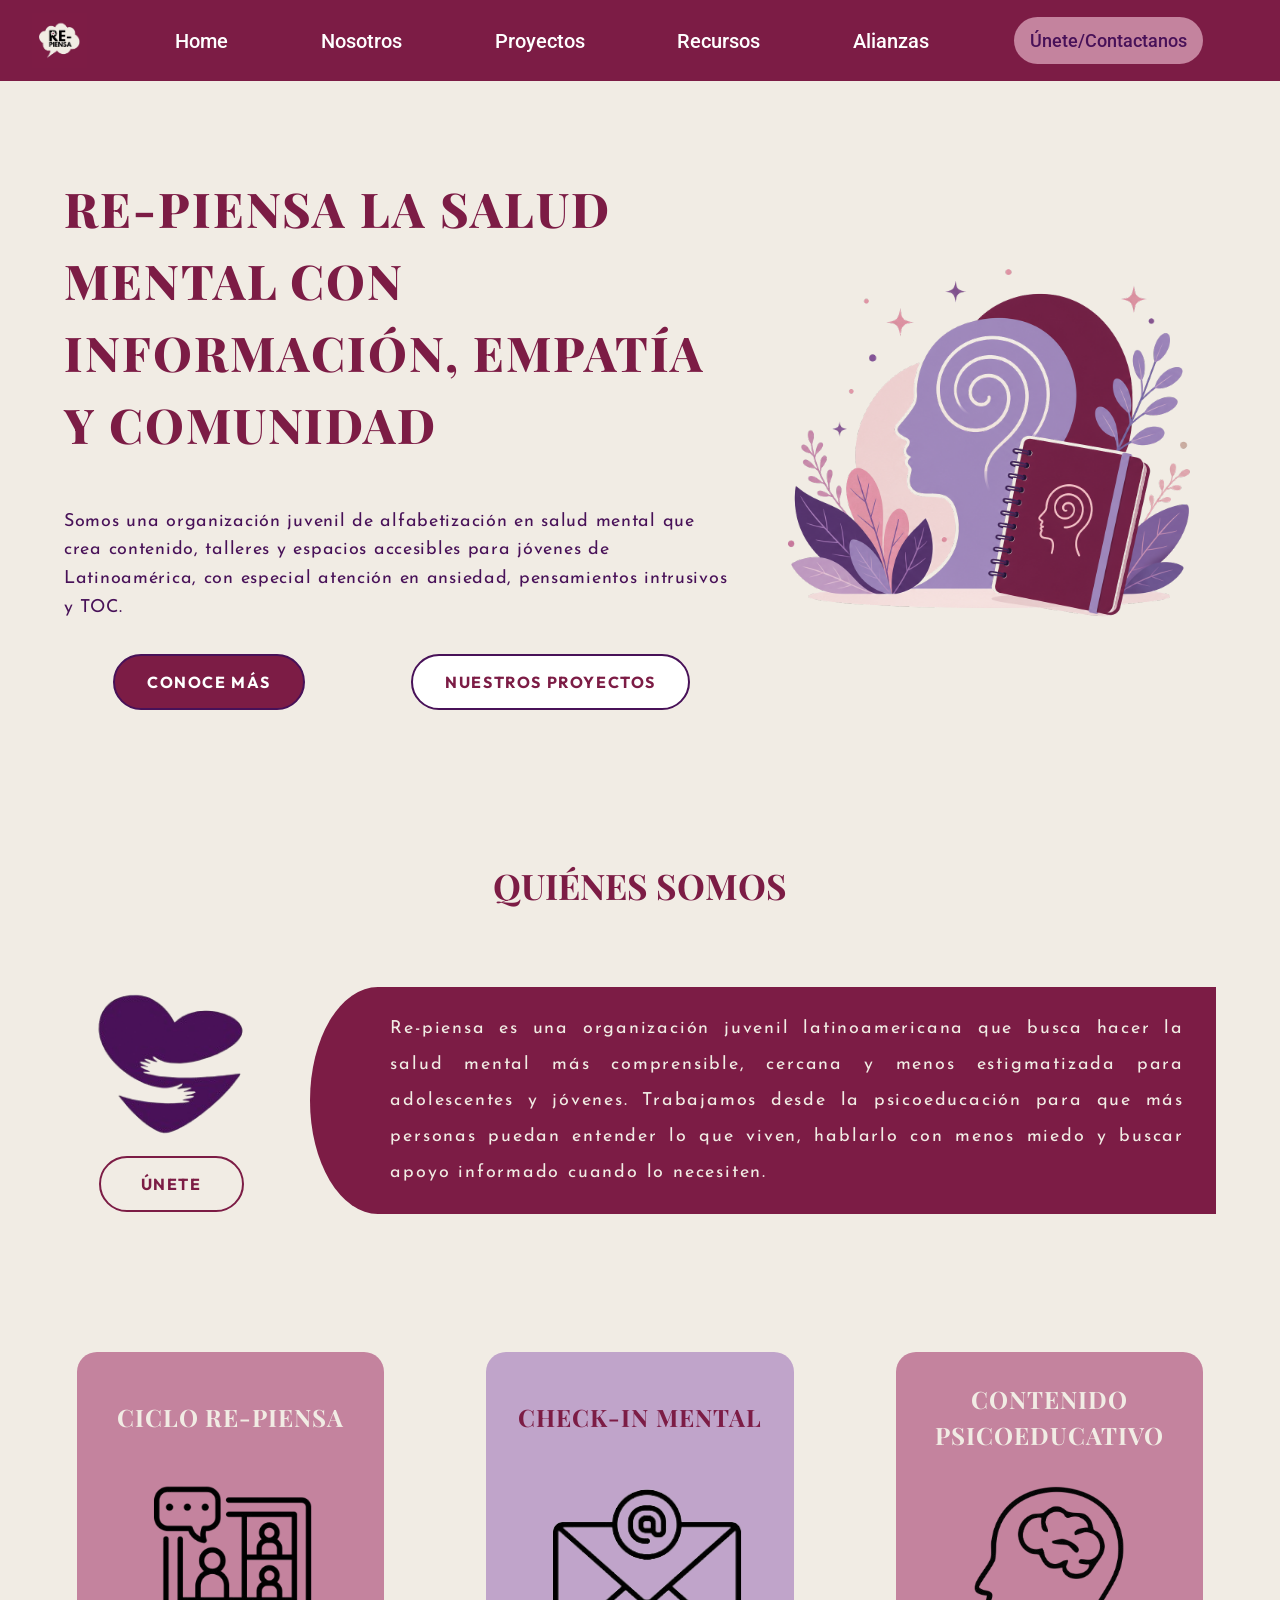
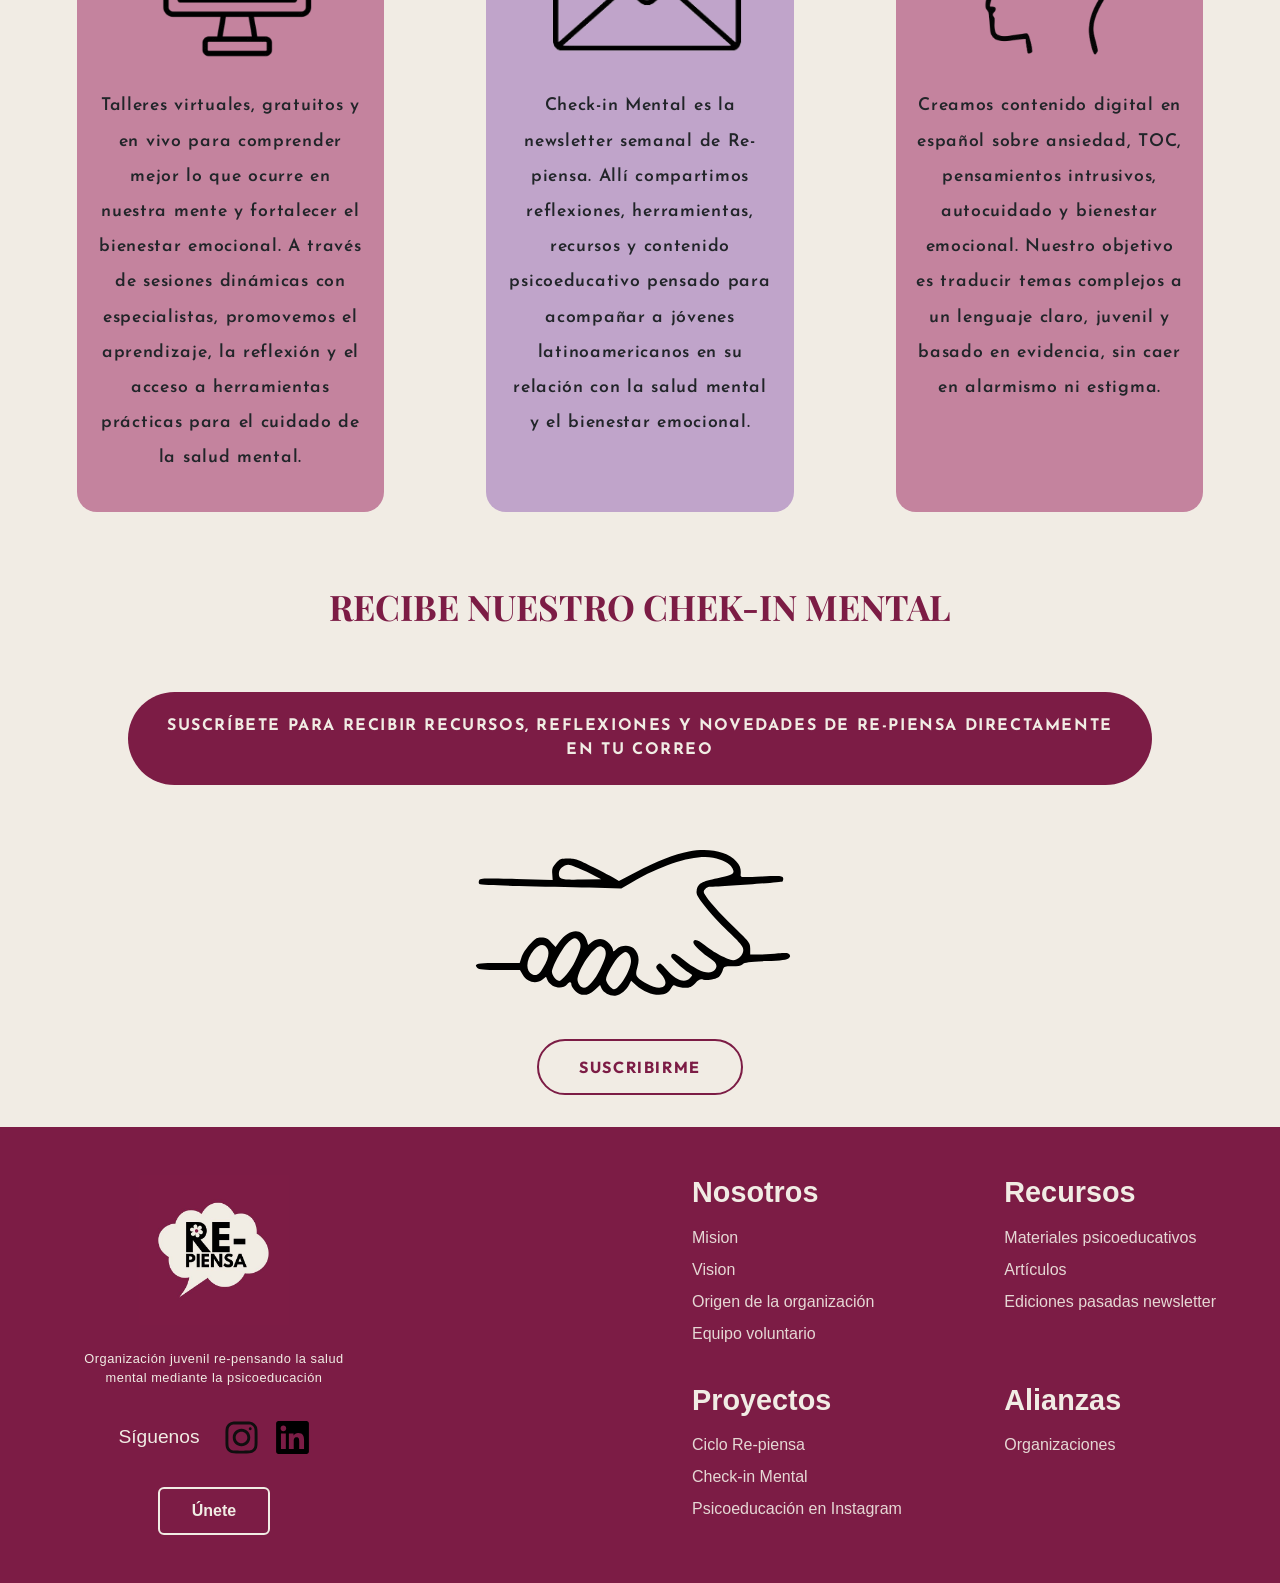
==== commit 410f6b54: "Algunos problemas de fuente solucionades" ====
--- a/index.html
+++ b/index.html
@@ -4,6 +4,7 @@
     <meta charset="UTF-8" />
     <meta name="viewport" content="width=device-width, initial-scale=1.0" />
     <title>Re-piensa</title>
+    <link rel="icon" type="image/x-icon" href="assets/icons/repiensa_logo.jpg">
 
     <!-- Fonts -->
     <link rel="preconnect" href="https://fonts.googleapis.com" />
@@ -94,9 +95,9 @@
         <div class="footer-col">
           <h4>Recursos</h4>
           <ul>
-            <li><a href="#">Materiales psicoeducativos</a></li>
-            <li><a href="#">Artículos</a></li>
-            <li><a href="#">Ediciones pasadas newsletter</a></li>
+            <li><a href="#" class="footer-anchor-link" data-route="pages/recursos.html" data-filter="materiales">Materiales psicoeducativos</a></li>
+            <li><a href="#" class="footer-anchor-link" data-route="pages/recursos.html" data-filter="articulos">Artículos</a></li>
+            <li><a href="#" class="footer-anchor-link" data-route="pages/recursos.html" data-filter="newsletter">Ediciones pasadas newsletter</a></li>
           </ul>
         </div>
 
--- a/css/styles.css
+++ b/css/styles.css
@@ -14,6 +14,13 @@
     --font-footer: 'League Spartan', sans-serif;
     --font-partner: 'Merriweather', sans-serif;
     --font-form: 'Merriweather', sans-serif;
+
+    /*-----Font sizes-----*/
+    --fs-section-title: clamp(1.5rem, 3vw, 2.2rem);
+    --fs-card-title: clamp(1.4rem, 2vw, 1.5rem);
+    --fs-body: clamp(0.95rem, 1.4vw, 1.1rem);
+    --fs-subtitle: clamp(1rem, 1.6vw, 1.15rem);
+    --fs-button: clamp(1rem, 1.2vw, 1.1rem);
 }
 
 #main-content {
@@ -150,16 +157,16 @@
     font-weight: 800;
     text-transform: uppercase;
     line-height: 1.5;
-    letter-spacing: 4%;
+    letter-spacing: 0.04em;
     margin-bottom: 3rem;
 }
 
 #hero-section .hero-content .hero-description {
     font-family: var(--font-text);
     color: var(--color-5);
-    font-size: 1.1rem;
+    font-size: clamp(0.95rem, 1.4vw, 1.15rem);
     line-height: 1.6;
-    letter-spacing: 4%;
+    letter-spacing: 0.04em;
     margin-bottom: 2rem;
 }
 
@@ -176,9 +183,9 @@
     border-radius: 50px;
     border: 2px solid var(--color-5);
     font-family: var(--font-buttons);
-    font-size: 1rem;
-    font-weight: 700;
-    letter-spacing: 10%;
+    font-size: var(--fs-button);
+    font-weight: 700;
+    letter-spacing: 0.1em;
     text-transform: uppercase;
     transition: all 1s ease;
 }
@@ -220,7 +227,6 @@
     #hero-section .hero-content .hero-description {
         grid-row: 2;
         margin-bottom: 2rem;
-        font-size: 0.8rem;
     }
 
     #hero-section .hero-image img{
@@ -239,7 +245,6 @@
 
     #hero-section .hero-content .hero-buttons .btn {
         padding: 0.75rem 1.5rem;
-        font-size: 0.8rem;
     }
 }
 /* #endregion */
@@ -255,7 +260,7 @@
 
 #about-us-section .about-us-title {
     font-family: var(--font-heading);
-    font-size: 2.2rem;
+    font-size: var(--fs-section-title);
     font-weight: 700;
     color: var(--color-2);
     text-transform: uppercase;
@@ -297,12 +302,12 @@
     border-top-right-radius: 0;
     border-bottom-right-radius: 0;
 
-    text-align: left;
+    text-align: justify;
     font-family: var(--font-text);
-    font-size: 1.1rem;
+    font-size: clamp(0.1rem, 1.4vw, 1.2rem);
     font-weight: 400;
     color: var(--color-1);
-    letter-spacing: 10%;
+    letter-spacing: 0.1em;
     line-height: 2;
 }
 
@@ -312,8 +317,9 @@
 
 #about-us-section #join-btn {
     font-family: var(--font-buttons);
-    font-weight: 700;
-    letter-spacing: 10%;
+    font-size: var(--fs-button);
+    font-weight: 700;
+    letter-spacing: 0.1em;
     color: var(--color-2);
     padding: 0.88rem 2.5rem;
     border-radius: 50px;
@@ -331,7 +337,6 @@
 
     #about-us-section .about-us-title {
         margin-bottom: 2rem;
-        font-size: 1.5rem;
     }
  
     #about-us-section .about-us-content {
@@ -342,7 +347,6 @@
         order: -1;
         padding: 1.5rem 1.5rem;
         text-align: center;
-        font-size: 0.8rem;
         border-radius: 50px;
     }
 
@@ -381,7 +385,7 @@
     height: 80px;
     color: var(--color-1);
     font-family: var(--font-heading);
-    font-size: x-large;
+    font-size: var(--fs-card-title);
     font-weight: bolder;
     text-transform: uppercase;
     display: flex;
@@ -397,6 +401,7 @@
 
 #project-section .project-description {
     font-family: var(--font-text);
+    font-size: var(--fs-body);
     text-align: center;
     padding: 15px;
     letter-spacing: 0.04em;
@@ -437,10 +442,6 @@
         gap: 2rem;
     }
 
-    #project-section .project-section-title {
-        font-size: 1.4rem;
-    }
-
     #project-section .project {
         margin: 0;
         width: 75%;
@@ -450,11 +451,6 @@
     #project-section .project img {
         height: 150px;
     }
-
-    #project-section .project-description {
-        font-size: 0.8rem;
-    }
-
 }
 /* #endregion */
 
@@ -468,7 +464,7 @@
 
 #newsletter-section .newsletter-section-title {
     font-family: var(--font-heading);
-    font-size: 2.2rem;
+    font-size: var(--fs-section-title);
     font-weight: 700;
     color: var(--color-2);
     text-transform: uppercase;
@@ -482,17 +478,17 @@
     display: flex;
     justify-content: center;
     align-items: center;
-    width: 85%;
+    width: 80%;
     border-radius: 50px;
     margin-bottom: 1rem;
 }
 
 #newsletter-section .newsletter-section-message p {
     font-family: var(--font-text);
-    font-size: 1rem;
-    font-weight: 600;
+    font-size: clamp(0.95rem, 1.4vw, 1.0rem);
+    font-weight: 700;
     text-transform: uppercase;
-    letter-spacing: 10%;
+    letter-spacing: 0.1em;
     margin-bottom: 0;
 }
 
@@ -502,8 +498,9 @@
 
 #newsletter-section a {
     font-family: var(--font-buttons);
-    font-weight: 700;
-    letter-spacing: 10%;
+    font-size: var(--fs-button);
+    font-weight: 700;
+    letter-spacing: 0.1em;
     color: var(--color-2);
     padding: 0.88rem 2.5rem;
     border-radius: 50px;
@@ -520,14 +517,12 @@
     }
 
     #newsletter-section .newsletter-section-title {
-        font-size: 1.5rem;
         margin-bottom: 2rem;
         padding-inline: 1rem;
     }
 
     #newsletter-section .newsletter-section-message p {
-        padding: 0.4 rem;
-        font-size: 0.8rem;
+        padding: 0.4rem;
         font-weight: 500;
         text-transform: none;
     }
@@ -566,7 +561,7 @@
 }
 
 .footer-site .footer-brand .footer-tagline {
-    font-size: clamp(0.8rem, 1vw, 0.9rem);
+    font-size: clamp(0.8rem, 1vw, 0.95rem);
     line-height: 1.5;
     letter-spacing: 0.04em;
     margin-bottom: 2rem;
@@ -681,7 +676,7 @@
     font-family: var(--font-heading);
     font-size: clamp(1.5rem, 5vw, 5rem);
     font-weight: 600;
-    letter-spacing: 2%;
+    letter-spacing: 0.02em;
     text-transform: uppercase;
     text-align: center;
     color: white;
@@ -865,7 +860,31 @@
     object-fit: cover;
     border-radius: 20px;
     display: block;
-    box-shadow: 0 10px 30px rgba(0,0,0,0.25)
+    box-shadow: 0 10px 30px rgba(0,0,0,0.25);
+}
+
+.fundadora-section .fundadora-linkedin {
+    align-self: flex-start;
+    display: inline-flex;
+    width: clamp(1.75rem, 3vw, 2.25rem);
+    height: clamp(1.75rem, 3vw, 2.25rem);
+    transition: transform 0.2s ease;
+}
+
+.fundadora-section .fundadora-linkedin:hover {
+    transform: scale(1.1);
+}
+
+.fundadora-section .fundadora-linkedin:focus-visible {
+    outline: 2px solid var(--color-1);
+    outline-offset: 4px;
+    border-radius: 4px;
+}
+
+.fundadora-linkedin-icon {
+    width: 100%;
+    height: 100%;
+    display: block;
 }
 
 @media (max-width: 991px) {
@@ -873,6 +892,10 @@
     .fundadora-section {
         flex-direction: column;
         text-align: center;
+    }
+    
+    .fundadora-section .fundadora-linkedin {
+        align-self: center;
     }
 
     .fundadora-photo {
@@ -1162,10 +1185,9 @@
     column-gap: clamp(1.5rem, 4vw, 3rem);
     row-gap: 1.5rem;
     grid-template-areas:
-    "title    ."
-    "desc     subtitle"
-    ".        recibe"
-    "icon     list";
+        "title    ."
+        "desc     subtitle"
+        "icon     list";
 }
 
 .checkin-mental .checkin-title {
@@ -1190,14 +1212,6 @@
     text-align: center;
 }
 
-.checkin-mental .checkin-icon {
-    grid-area: icon;
-    width: clamp(7rem, 14vw, 9.5rem);
-    height: auto;
-    margin: 0 auto;
-    align-self: center;
-}
-
 .checkin-mental .checkin-subtitle {
     grid-area: subtitle;
     color: var(--color-5);
@@ -1212,12 +1226,36 @@
     text-underline-offset: 4px;
 }
 
+.checkin-mental .checkin-link {
+    grid-area: icon;
+    justify-self: center;
+    align-self: center;
+    display: block;
+    width: clamp(7rem, 14vw, 9.5rem);
+    transition: transform 0.2s ease;
+}
+
+.checkin-mental .checkin-link:hover {
+    transform: scale(1.08);
+}
+
+.checkin-mental .checkin-link:focus-visible {
+    outline: 2px solid var(--color-5);
+    outline-offset: 6px;
+    border-radius: 12px;
+}
+
+.checkin-mental .checkin-icon {
+    width: 100%;
+    height: auto;
+    display: block;
+}
+
 .checkin-mental .checkin-list-wrap {
     grid-area: list;
 }
 
 .checkin-mental .checkin-label {
-    grid-area: recibe;
     font-weight: 600;
     font-size: clamp(0.95rem, 1.4vw, 1.05rem);
     text-align: left;
@@ -1261,7 +1299,6 @@
             "desc"
             "subtitle"
             "icon"
-            "recibe"
             "list";
     }
 
@@ -1327,13 +1364,31 @@
     text-align: center;
 }
 
+.instagram-psico .instagram-link {
+    grid-area: icon;
+    justify-self: center;
+    align-self: center;
+    display: block;
+    width: clamp(7rem, 14vw, 9.5rem);
+    transition: transform 0.2s ease;
+}
+
+.instagram-psico .instagram-link:hover {
+    transform: scale(1.08);
+}
+
+.instagram-psico .instagram-link:focus-visible {
+    outline: 2px solid var(--color-5);
+    outline-offset: 6px;
+    border-radius: 12px;
+}
+
 .instagram-psico .instagram-icon {
-    grid-area: icon;
-    width: clamp(7rem, 14vw, 9.5rem);
+    width: 100%;
     height: auto;
-    margin: 0 auto;
-    align-self: center;
-}
+    display: block;
+}
+
 .instagram-psico .instagram-cta {
     grid-area: cta;
     color: var(--color-5);
@@ -1359,6 +1414,239 @@
     }
 }
 /* #endregion*/
+
+/*-------------- Recursos --------------*/
+
+/* #region Material Re-Piensa */
+.newsletter-section {
+    padding: clamp(2rem, 5vw, 4rem) 0;
+}
+
+.recursos-header {
+    display: flex;
+    flex-direction: column;
+    align-items: center;
+    gap: clamp(1.25rem, 2.5vw, 2rem);
+    margin-bottom: clamp(1.5rem, 3vw, 2.5rem);
+    text-align: center;
+}
+
+.recursos-title {
+    font-family: var(--font-heading);
+    font-weight: 700;
+    color: var(--color-2);
+    font-size: clamp(1.5rem, 2.6vw, 2.1rem);
+    letter-spacing: 0.02em;
+    margin: 0 0 1rem;
+}
+
+.recursos-filters {
+    display: flex;
+    flex-wrap: wrap;
+    justify-content: center;
+    gap: 0.75rem clamp(1.5rem, 4vw, 3.5rem);
+}
+
+.recursos-filters .recursos-filter {
+    padding: 0;
+    border: none;
+    border-radius: 0;
+    background: none;
+    color: black;
+    opacity: 1;
+    font-family: var(--font-buttons);
+    font-size: clamp(0.875rem, 1.3vw, 1.125rem);
+    font-weight: 700;
+    letter-spacing: 0.02em;
+    line-height: 1.4;
+    text-transform: uppercase;
+    white-space: nowrap;
+    cursor: pointer;
+}
+
+.recursos-filters .recursos-filter::before {
+    content: "[ ";
+}
+
+.recursos-filters .recursos-filter::after {
+    content: " ]";
+}
+
+.recursos-filters .recursos-filter:focus {
+    outline: none;
+}
+
+.newsletter-grid {
+    display: grid;
+    grid-template-columns: repeat(3, minmax(0, 1fr));
+    gap: clamp(2rem, 3.5vw, 3rem);
+}
+
+.newsletter-message {
+    grid-column: 1 / -1;
+    margin: 0;
+    text-align: center;
+}
+
+.newsletter-card {
+    display: flex;
+    flex-direction: column;
+    padding: clamp(1rem, 2vw, 1.5rem);
+    background-color: var(--color-3);
+    color: black;
+    border-radius: 12px;
+}
+
+.newsletter-card.newsletter-card-hidden {
+    display: none;
+}
+
+.newsletter-icon {
+    align-self: center;
+    width: clamp(6rem, 11vw, 8.5rem);
+    height: auto;
+    margin-bottom: clamp(1rem, 2vw, 1.5rem);
+}
+
+.newsletter-meta {
+    display: flex;
+    justify-content: space-between;
+    align-items: baseline;
+    gap: 0.5rem;
+    padding-bottom: 0.25rem;
+    border-bottom: 2px solid black;
+    color: black;
+    font-size: clamp(0.8rem, 0.5vw + 0.55rem, 0.95rem);
+    font-weight: 600;
+}
+
+.newsletter-number {
+    margin: 0;
+}
+
+.newsletter-date {
+    white-space: nowrap;
+}
+
+.newsletter-card-title {
+    margin: clamp(1rem, 1.8vw, 1.5rem) 0;
+    font-size: clamp(0.95rem, 1.1vw, 1.1rem);
+    font-weight: 700;
+    line-height: 1.5;
+    text-align: center;
+}
+
+.newsletter-topics {
+    flex-grow: 1;
+    margin: 0 0 clamp(1rem, 1.5vw, 1.25rem);
+    padding-left: 1.1rem;
+    font-size: clamp(0.8rem, 0.5vw + 0.55rem, 0.9rem);
+    line-height: 1.6;
+    text-align: left;
+}
+
+.newsletter-topic {
+    margin-bottom: 0.35rem;
+}
+
+.newsletter-btn {
+    align-self: flex-end;
+    padding: 0.5rem 1.1rem;
+    background-color: var(--color-2);
+    color: white;
+    border-radius: 4px;
+    font-family: var(--font-buttons);
+    font-size: clamp(0.8rem, 0.5vw + 0.55rem, 0.9rem);
+    letter-spacing: 0.04em;
+    text-decoration: none;
+    transition: background-color 0.2s ease;
+}
+
+.newsletter-empty {
+    display: flex;
+    justify-content: center;
+    padding: clamp(1.5rem, 5vw, 4rem) 0;
+}
+
+.newsletter-empty[hidden] {
+    display: none;
+}
+
+.newsletter-empty-img {
+    width: 100%;
+    max-width: clamp(15rem, 40vw, 26rem);
+    height: auto;
+}
+
+.newsletter-more {
+    display: flex;
+    justify-content: center;
+    margin-top: clamp(1.5rem, 4vw, 3rem);
+}
+
+.newsletter-more[hidden] {
+    display: none;
+}
+
+.newsletter-more-btn {
+    padding: clamp(0.625rem, 1.2vw, 0.875rem) clamp(1.75rem, 3vw, 2.75rem);
+    border: 2px solid var(--color-2);
+    border-radius: 50px;
+    background: transparent;
+    color: var(--color-2);
+    font-family: var(--font-buttons);
+    font-size: clamp(1rem, 1.2vw, 1.125rem);
+    font-weight: 600;
+    letter-spacing: 0.04em;
+    text-transform: uppercase;
+    cursor: pointer;
+    transition: background 0.3s ease, color 0.3s ease;
+}
+
+.newsletter-more-btn:hover {
+    background: var(--color-2);
+    color: #fff;
+}
+
+.newsletter-more-btn:focus-visible {
+    outline: 3px solid var(--color-2);
+    outline-offset: 3px;
+}
+
+@media (max-width: 991px) {
+    .recursos-filters {
+        gap: 0.625rem 1.5rem;
+    }
+
+    .recursos-filters .recursos-filter {
+        font-size: 0.8125rem;
+        white-space: normal;
+    }
+
+    .newsletter-grid {
+        grid-template-columns: repeat(2, minmax(0, 1fr));
+    }
+
+    .newsletter-more {
+        margin-top: clamp(1.25rem, 5vw, 2rem);
+    }
+
+    .newsletter-more-btn {
+        width: 100%;
+        max-width: 20rem;
+    }
+}
+
+@media (max-width: 576px) {
+    .newsletter-grid {
+        grid-template-columns: minmax(0, 1fr);
+    }
+
+    .newsletter-icon {
+        width: clamp(6rem, 30vw, 8.5rem);
+    }
+}
+/* #endregion */
 
 /*-------------- Alianzas --------------*/
 
